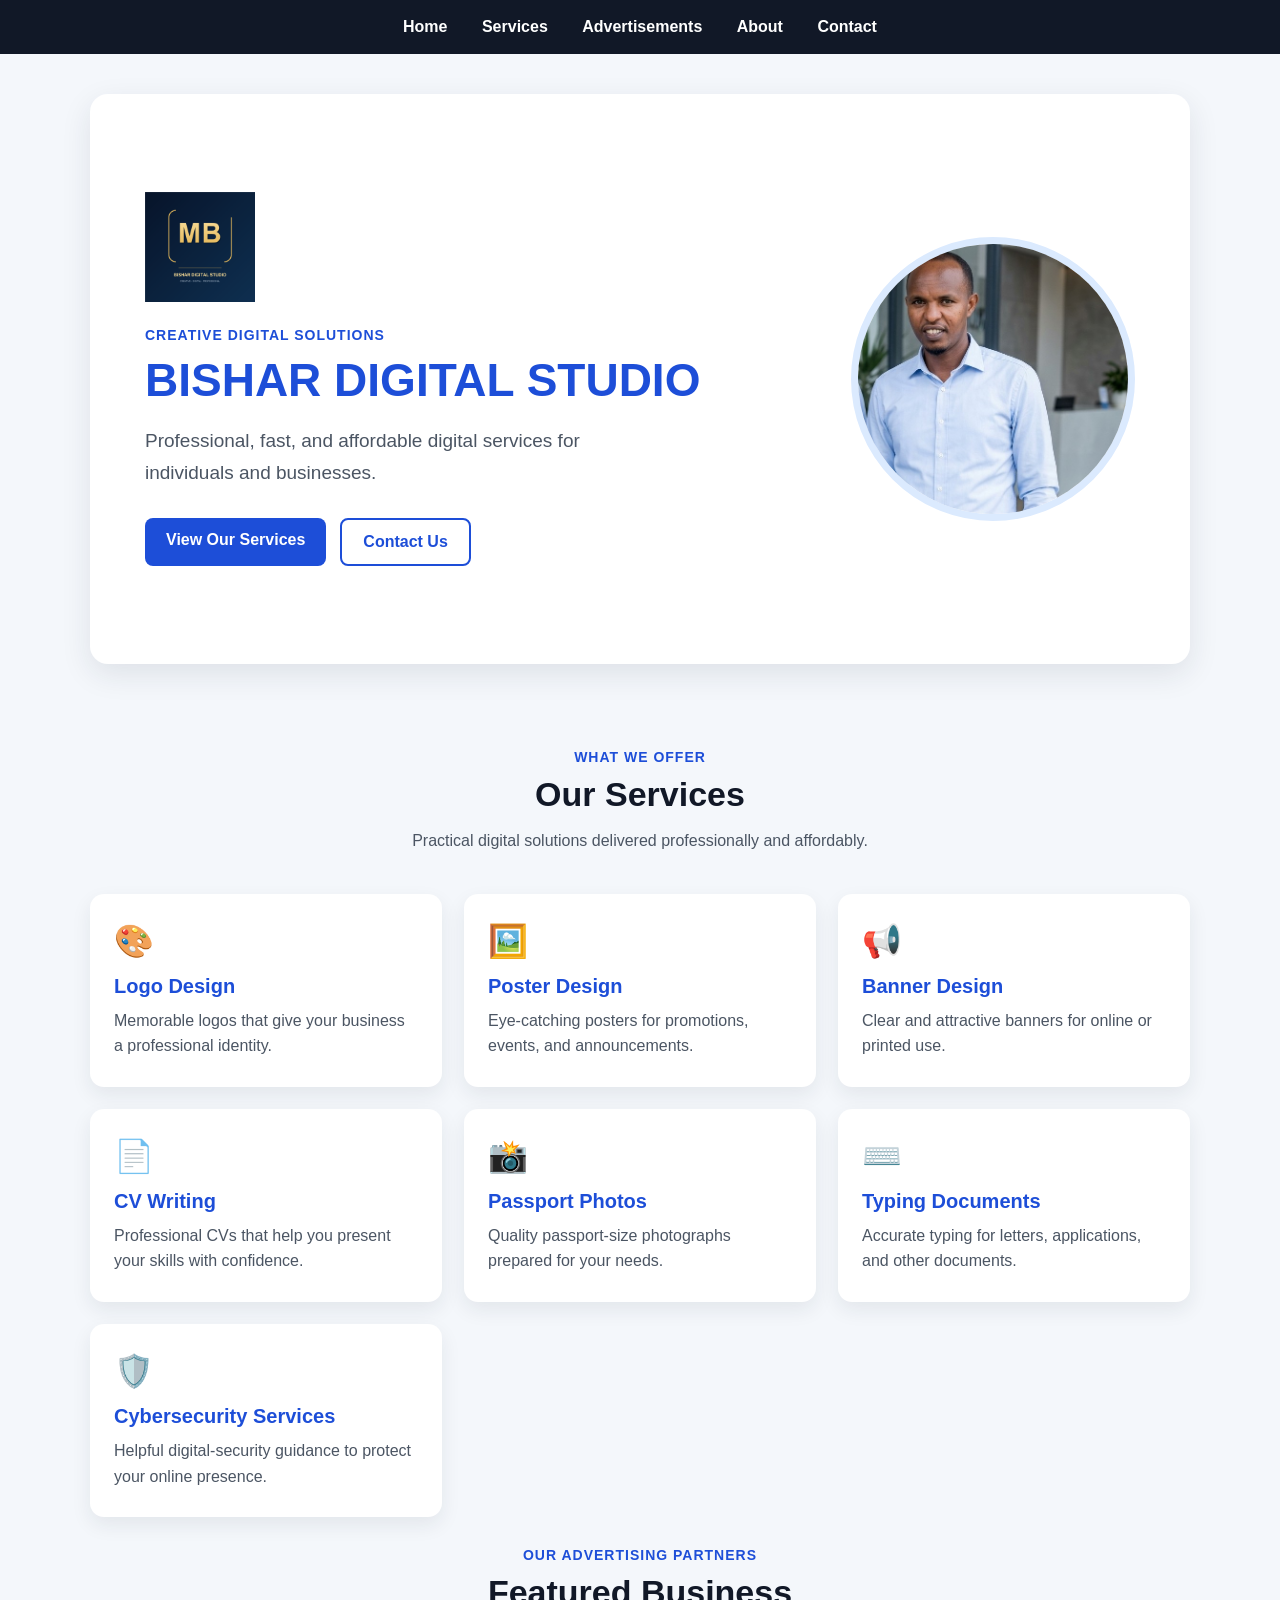
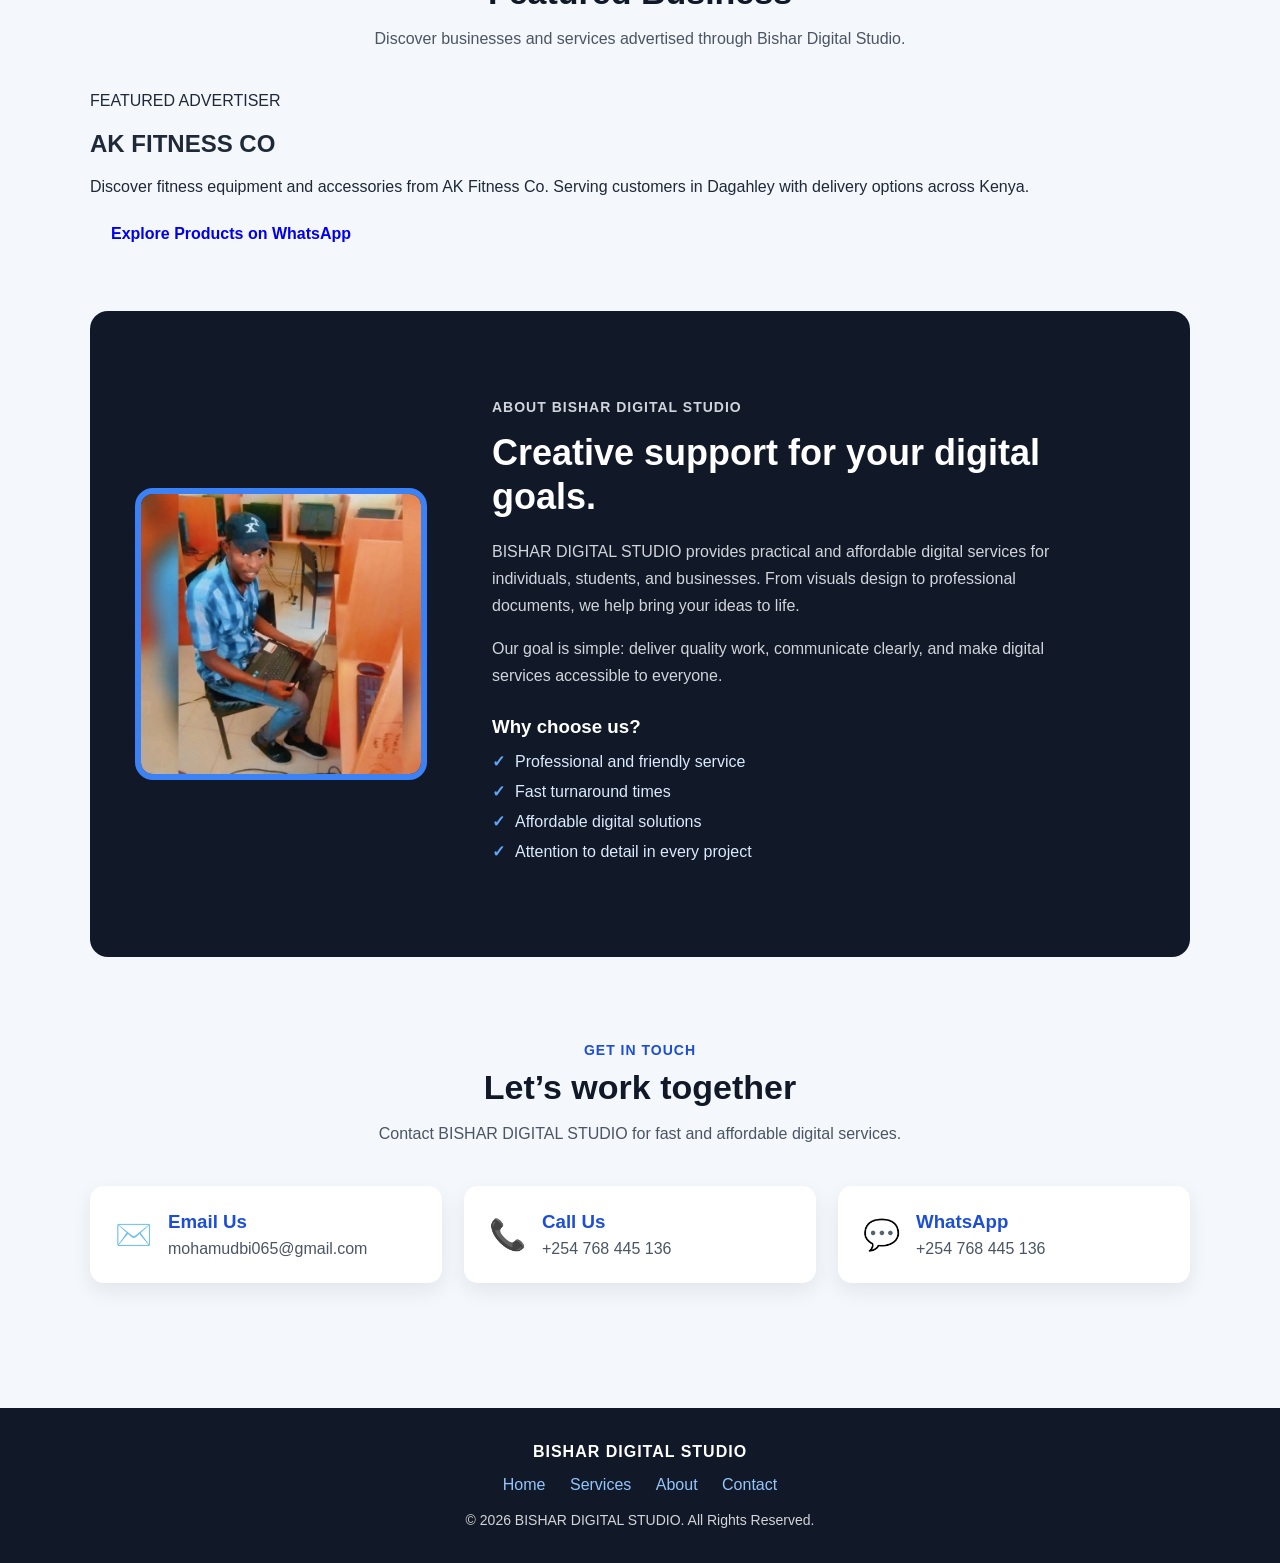
==== index.html @ 4d69d0f7 "Add advertising section and update navigation links Updated the index.html file to include an advert" ====
<!DOCTYPE html>
<html lang="en">
<head>
    <meta charset="UTF-8">
    <meta name="viewport" content="width=device-width, initial-scale=1.0">
    <title>Bishar Digital Studio | Affordable Design & Digital Services</title>
        <meta name="description" content="Bishar Digital Studio provides affordable logo design, poster design, banners, CV writing, passport photos, document typing, and digital services for individuals and businesses in Kenya.">
    <meta property="og:title" content="Bishar Digital Studio | Affordable Design & Digital Services">
<meta property="og:description" content="Professional, fast, and affordable digital services for individuals and businesses.">
<meta property="og:url" content="https://bishardigitalstudio.com">
<meta property="og:type" content="website">
<meta property="og:image" content="https://bishardigitalstudio.com/images/mb-logo.png">
    <link rel="icon" type="image/png" href="images/favicon.png">
    <link rel="canonical" href="https://bishardigitalstudio.com/">
<link rel="stylesheet" href="style.css">
    <script type="application/ld+json">
{
  "@context": "https://schema.org",
  "@type": "ProfessionalService",
  "name": "Bishar Digital Studio",
  "url": "https://bishardigitalstudio.com/",
  "logo": "https://bishardigitalstudio.com/images/mb-logo.png",
  "description": "Bishar Digital Studio offers affordable logo design, poster design, CV writing, passport photos, document typing, and digital services in Kenya.",
  "email": "mohamudbi065@gmail.com",
  "telephone": "+254768445136"
}
    </script>
</head>
<body>

    <nav>
        <a href="#">Home</a>
        <a href="#services">Services</a>
        <a href="#advertise">Advertisements</a>
        <a href="#about">About</a>
        <a href="#contact">Contact</a>
    </nav>

    <main>

        <section id="hero">
    <div class="hero-text">
        <img src="images/mb-logo.png" alt="Bishar Digital Studio logo" class="logo">

        <p class="hero-label">CREATIVE DIGITAL SOLUTIONS</p>
        <h1>BISHAR DIGITAL STUDIO</h1>

        <p class="hero-description">
            Professional, fast, and affordable digital services for
            individuals and businesses.
        </p>

        <div class="hero-buttons">
            <a class="button button-primary" href="#services">View Our Services</a>
            <a class="button button-secondary" href="#contact">Contact Us</a>
        </div>
    </div>
            
    <div class="hero-image">
        <img
            src="images/profile-photo.png"
            alt="Bishar, founder of Bishar Digital Studio"
            class="profile-photo">
    </div>
</section>
<section id="services">
    <div class="section-heading">
        <p>WHAT WE OFFER</p>
        <h2>Our Services</h2>
        <span>Practical digital solutions delivered professionally and affordably.</span>
    </div>

    <div class="service-grid">
        <article class="service-card">
            <div class="service-icon">🎨</div>
            <h3>Logo Design</h3>
            <p>Memorable logos that give your business a professional identity.</p>
        </article>

        <article class="service-card">
            <div class="service-icon">🖼️</div>
            <h3>Poster Design</h3>
            <p>Eye-catching posters for promotions, events, and announcements.</p>
        </article>

        <article class="service-card">
            <div class="service-icon">📢</div>
            <h3>Banner Design</h3>
            <p>Clear and attractive banners for online or printed use.</p>
        </article>

        <article class="service-card">
            <div class="service-icon">📄</div>
            <h3>CV Writing</h3>
            <p>Professional CVs that help you present your skills with confidence.</p>
        </article>

        <article class="service-card">
            <div class="service-icon">📸</div>
            <h3>Passport Photos</h3>
            <p>Quality passport-size photographs prepared for your needs.</p>
        </article>

        <article class="service-card">
            <div class="service-icon">⌨️</div>
            <h3>Typing Documents</h3>
            <p>Accurate typing for letters, applications, and other documents.</p>
        </article>

        <article class="service-card">
            <div class="service-icon">🛡️</div>
            <h3>Cybersecurity Services</h3>
            <p>Helpful digital-security guidance to protect your online presence.</p>
        </article>
    </div>
</section>

<!-- Business Advertisement Section -->
<section id="advertise">

    <div class="section-heading">
        <p>OUR ADVERTISING PARTNERS</p>
        <h2>Featured Business</h2>
        <span>Discover businesses and services advertised through Bishar Digital Studio.</span>
    </div>

    <div class="advertisement-card">

        <div class="advertisement-content">
            <p class="advertisement-label">FEATURED ADVERTISER</p>

            <h2>AK FITNESS CO</h2>

            <p>
                Discover fitness equipment and accessories
                from AK Fitness Co. Serving customers in Dagahley
                with delivery options across Kenya.
            </p>

            <a
                href="https://wa.me/c/254745655067"
                target="_blank"
                rel="noopener noreferrer"
                class="button advertisement-button">
                Explore Products on WhatsApp
            </a>
        </div>

    </div>

</section>
<!-- End Business Advertisement Section -->

        <section id="about">
    <div class="about-image">
        <img
            src="images/profile-photo2.png"
            alt="Bishar, founder of Bishar Digital Studio"
            class="about-photo">
    </div>

    <div class="about-content">
        <p class="section-label">ABOUT BISHAR DIGITAL STUDIO</p>
        <h2>Creative support for your digital goals.</h2>

        <p>
            BISHAR DIGITAL STUDIO provides practical and affordable digital
            services for individuals, students, and businesses. From visuals
            design to professional documents, we help bring your ideas to life.
        </p>

        <p>
            Our goal is simple: deliver quality work, communicate clearly, and
            make digital services accessible to everyone.
        </p>

        <h3>Why choose us?</h3>

        <ul class="why-choose-us">
            <li>Professional and friendly service</li>
            <li>Fast turnaround times</li>
            <li>Affordable digital solutions</li>
            <li>Attention to detail in every project</li>
        </ul>
    </div>
</section>

        <section id="contact">
    <div class="section-heading">
        <p>GET IN TOUCH</p>
        <h2>Let’s work together</h2>
        <span>Contact BISHAR DIGITAL STUDIO for fast and affordable digital services.</span>
    </div>

    <div class="contact-grid">
        <a class="contact-card" href="mailto:mohamudbi065@gmail.com">
            <span class="contact-icon">✉️</span>
            <div>
                <h3>Email Us</h3>
                <p>mohamudbi065@gmail.com</p>
            </div>
        </a>

        <a class="contact-card" href="tel:+254768445136">
            <span class="contact-icon">📞</span>
            <div>
                <h3>Call Us</h3>
                <p>+254 768 445 136</p>
            </div>
        </a>

        <a
    class="contact-card"
    href="https://wa.me/254768445136"
    target="_blank"
    rel="noopener">
    <span class="contact-icon">💬</span>
    <div>
        <h3>WhatsApp</h3>
        <p>+254 768 445 136</p>
    </div>
</a>
    </div>
</section>

    </main>

    <footer>
    <p class="footer-name">BISHAR DIGITAL STUDIO</p>

    <div class="footer-links">
        <a href="#">Home</a>
        <a href="#services">Services</a>
        <a href="#about">About</a>
        <a href="#contact">Contact</a>
    </div>

    <p>&copy; 2026 BISHAR DIGITAL STUDIO. All Rights Reserved.</p>
</footer>

</body>
</html>
---- style.css ----
body {
  margin: 0;
  font-family: Arial, sans-serif;
  background-color: #f4f7fb;
  color: #1f2937;
}

nav {
  background-color: #111827;
  padding: 18px;
  text-align: center;
}

nav a {
  color: white;
  text-decoration: none;
  margin: 0 15px;
  font-weight: bold;
}

nav a:hover {
  color: #93c5fd;
}

main {
  max-width: 1100px;
  margin: 0 auto;
  padding: 40px 20px;
}

/* Home / Hero section */
#hero {
  min-height: 460px;
  display: flex;
  align-items: center;
  justify-content: space-between;
  gap: 60px;
  padding: 55px;
  background-color: white;
  border-radius: 18px;
  box-shadow: 0 10px 30px rgba(31, 41, 55, 0.1);
}

.hero-text {
  flex: 1;
}

.logo {
  width: 110px;
  height: auto;
  display: block;
  margin-bottom: 25px;
}

.hero-label {
  color: #1d4ed8 !important;
  font-size: 14px !important;
  font-weight: bold;
  letter-spacing: 1px;
  margin: 0 0 12px;
}

#hero h1 {
  color: #1d4ed8;
  font-size: 46px;
  margin: 0 0 18px;
  line-height: 1.1;
}

.hero-description {
  color: #4b5563;
  font-size: 19px !important;
  line-height: 1.7;
  max-width: 520px;
  margin-bottom: 28px;
}

.hero-buttons {
  display: flex;
  flex-wrap: wrap;
  gap: 14px;
}

.button {
  display: inline-block;
  padding: 13px 21px;
  border-radius: 8px;
  text-decoration: none;
  font-weight: bold;
}

.button-primary {
  background-color: #1d4ed8;
  color: white;
}

.button-primary:hover {
  background-color: #1e40af;
}

.button-secondary {
  border: 2px solid #1d4ed8;
  color: #1d4ed8;
}

.button-secondary:hover {
  background-color: #dbeafe;
}

.hero-image {
  flex-shrink: 0;
}

.profile-photo {
  width: 270px;
  height: 270px;
  object-fit: cover;
  object-position: top;
  border-radius: 50%;
  display: block;
  border: 7px solid #dbeafe;
}

/* This image will be used later in the About section */
.profile-photo2 {
  width: 220px;
  height: 220px;
  object-fit: cover;
  object-position: top;
  border-radius: 50%;
  display: block;
  margin: 25px auto;
  border: 4px solid #2454d3;
}

/* Phone layout */
@media (max-width: 700px) {
  nav a {
    display: inline-block;
    margin: 7px 10px;
  }

  main {
    padding: 25px 15px;
  }

  #hero {
    flex-direction: column-reverse;
    gap: 30px;
    padding: 35px 25px;
    text-align: center;
  }

  .logo {
    margin: 0 auto 25px;
  }

  #hero h1 {
    font-size: 36px;
  }

  .hero-description {
    font-size: 17px !important;
  }

  .hero-buttons {
    justify-content: center;
  }

  .profile-photo {
    width: 210px;
    height: 210px;
  }
}
/* Services section */
#services {
  padding: 85px 0 30px;
}

.section-heading {
  text-align: center;
  max-width: 620px;
  margin: 0 auto 40px;
}

.section-heading p {
  color: #1d4ed8;
  font-size: 14px;
  font-weight: bold;
  letter-spacing: 1px;
  margin: 0 0 10px;
}

.section-heading h2 {
  color: #111827;
  font-size: 34px;
  margin: 0 0 14px;
}

.section-heading span {
  color: #4b5563;
  line-height: 1.6;
}

.service-grid {
  display: grid;
  grid-template-columns: repeat(3, 1fr);
  gap: 22px;
}

.service-card {
  background-color: white;
  padding: 28px 24px;
  border-radius: 14px;
  box-shadow: 0 8px 20px rgba(31, 41, 55, 0.08);
  transition: transform 0.2s ease, box-shadow 0.2s ease;
}

.service-card:hover {
  transform: translateY(-6px);
  box-shadow: 0 14px 28px rgba(31, 41, 55, 0.14);
}

.service-icon {
  font-size: 32px;
  margin-bottom: 15px;
}

.service-card h3 {
  color: #1d4ed8;
  font-size: 20px;
  margin: 0 0 10px;
}

.service-card p {
  color: #4b5563;
  line-height: 1.6;
  margin: 0;
}

/* Service cards on smaller screens */
@media (max-width: 850px) {
  .service-grid {
    grid-template-columns: repeat(2, 1fr);
  }
}

@media (max-width: 550px) {
  #services {
    padding-top: 60px;
  }

  .section-heading h2 {
    font-size: 30px;
  }

  .service-grid {
    grid-template-columns: 1fr;
  }
}
/* About section */
#about {
  display: flex;
  align-items: center;
  gap: 65px;
  padding: 85px 45px;
  margin-top: 55px;
  background-color: #111827;
  border-radius: 18px;
  color: white;
}

.about-image {
  flex-shrink: 0;
}

.about-photo {
  width: 280px;
  height: 280px;
  object-fit: cover;
  object-position: top;
  border-radius: 18px;
  display: block;
  border: 6px solid #3b82f6;
}

.about-content {
  max-width: 600px;
}

.section-label {
  color: #93c5fd;
  font-size: 14px;
  font-weight: bold;
  letter-spacing: 1px;
  margin: 0 0 12px;
}

.about-content h2 {
  font-size: 36px;
  line-height: 1.2;
  margin: 0 0 20px;
}

.about-content p {
  color: #d1d5db;
  line-height: 1.7;
}

.about-content h3 {
  color: white;
  margin: 26px 0 14px;
}

.why-choose-us {
  list-style: none;
  padding: 0;
  margin: 0;
}

.why-choose-us li {
  color: #dbeafe;
  margin: 11px 0;
}

.why-choose-us li::before {
  content: "✓";
  color: #60a5fa;
  font-weight: bold;
  margin-right: 10px;
}

/* About section on phones */
@media (max-width: 700px) {
  #about {
    flex-direction: column;
    gap: 30px;
    padding: 45px 25px;
    text-align: center;
  }

  .about-photo {
    width: 220px;
    height: 220px;
  }

  .about-content h2 {
    font-size: 30px;
  }
}
/* Contact section */
#contact {
  padding: 85px 0;
}

.contact-grid {
  display: grid;
  grid-template-columns: repeat(3, 1fr);
  gap: 22px;
  margin-top: 40px;
}

.contact-card {
  display: flex;
  align-items: center;
  gap: 16px;
  padding: 25px;
  background-color: white;
  border-radius: 14px;
  text-decoration: none;
  box-shadow: 0 8px 20px rgba(31, 41, 55, 0.08);
  transition: transform 0.2s ease, box-shadow 0.2s ease;
}

.contact-card:hover {
  transform: translateY(-5px);
  box-shadow: 0 14px 28px rgba(31, 41, 55, 0.14);
}

.contact-icon {
  font-size: 30px;
}

.contact-card h3 {
  color: #1d4ed8;
  margin: 0 0 7px;
}

.contact-card p {
  color: #4b5563;
  margin: 0;
  overflow-wrap: anywhere;
}

/* Footer */
footer {
  padding: 35px 20px;
  background-color: #111827;
  color: #d1d5db;
  text-align: center;
}

.footer-name {
  color: white;
  font-weight: bold;
  letter-spacing: 1px;
  margin: 0 0 15px;
}

.footer-links {
  margin-bottom: 18px;
}

.footer-links a {
  color: #93c5fd;
  margin: 0 10px;
  text-decoration: none;
}

.footer-links a:hover {
  color: white;
}

footer p:last-child {
  margin: 0;
  font-size: 14px;
}

/* Contact layout on phones */
@media (max-width: 700px) {
  #contact {
    padding: 60px 0;
  }

  .contact-grid {
    grid-template-columns: 1fr;
  }
}
@media (max-width: 480px) {
  h1 {
    font-size: 2.2rem;
    line-height: 1.15;
  }
}
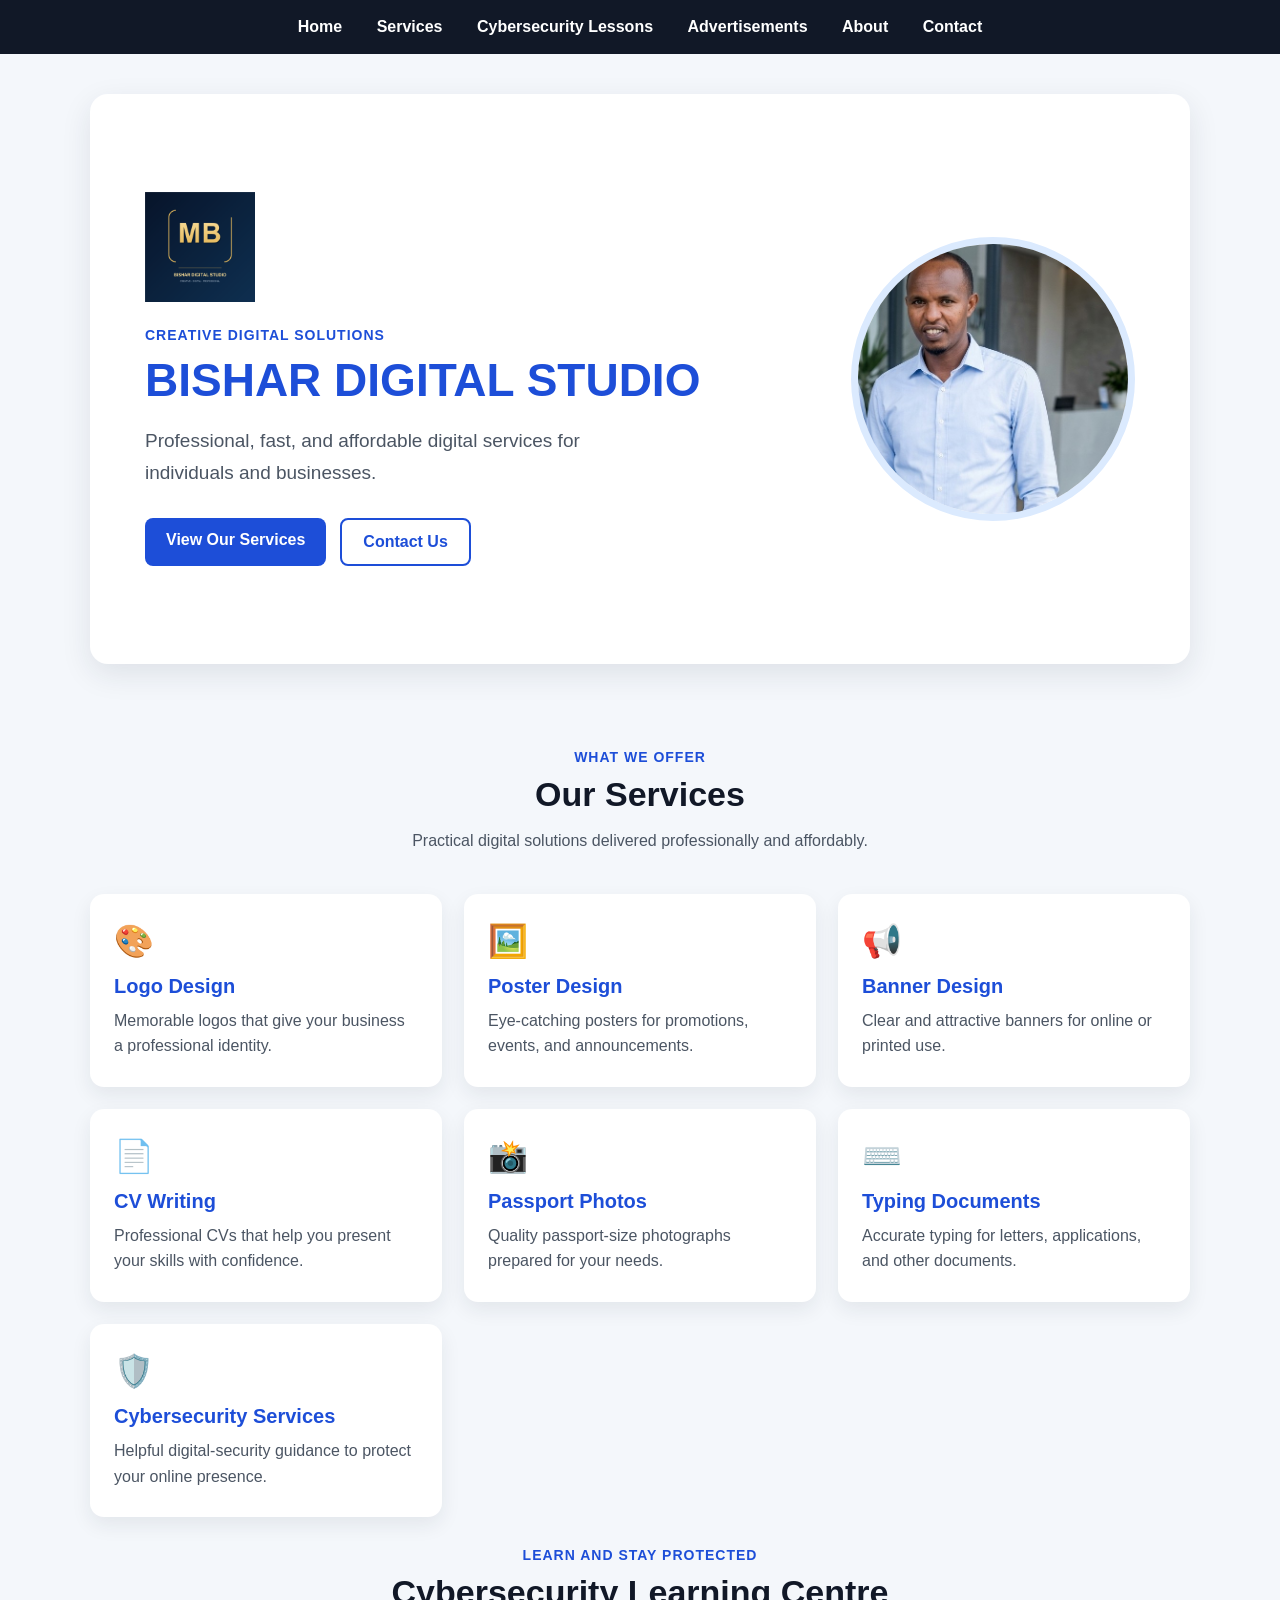
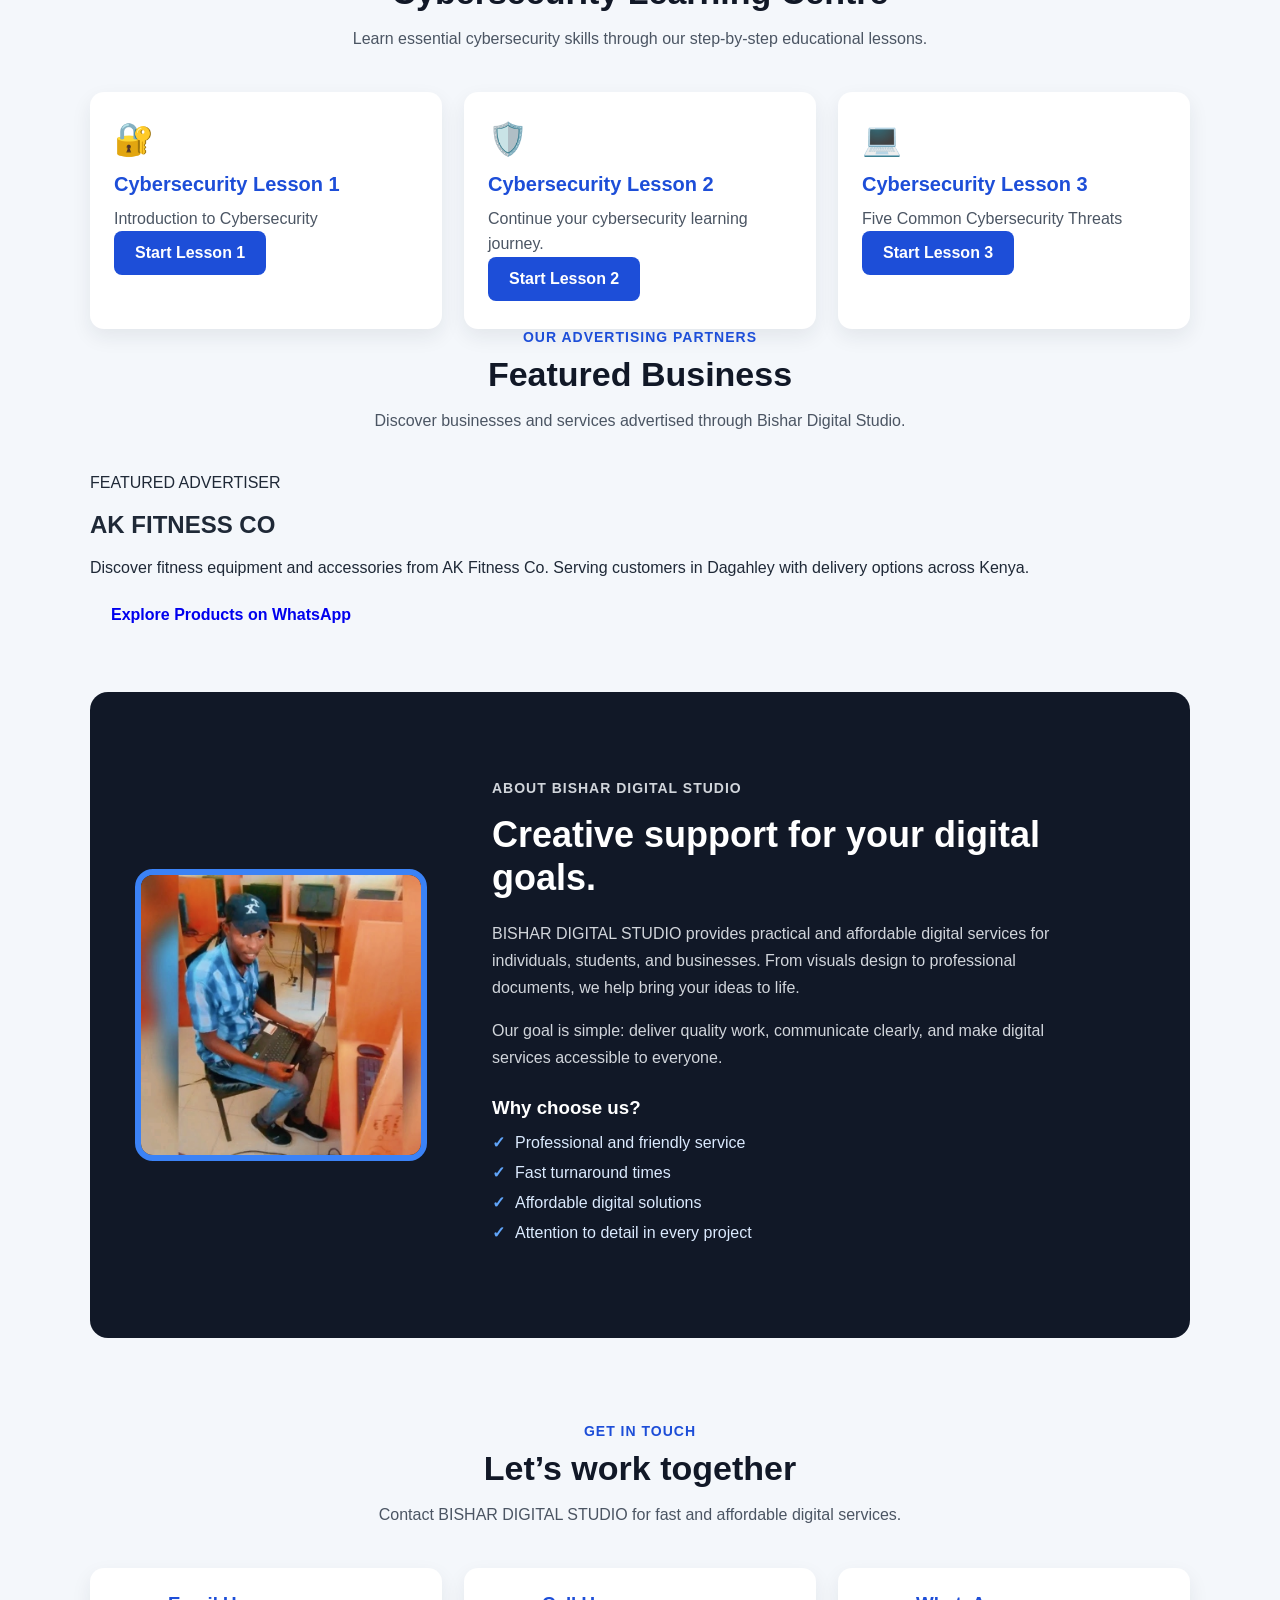
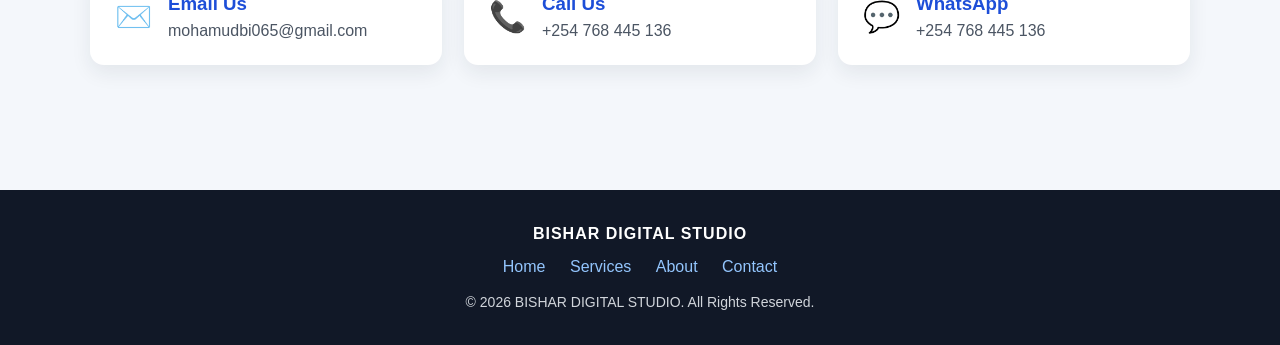
==== commit 57a79880: "Integrate Cybersecurity Learning Centre into index.html Added a Cybersecurity Learning Centre sectio" ====
--- a/index.html
+++ b/index.html
@@ -31,6 +31,7 @@
     <nav>
         <a href="#">Home</a>
         <a href="#services">Services</a>
+        <a href="#cybersecurity">Cybersecurity Lessons</a>
         <a href="#advertise">Advertisements</a>
         <a href="#about">About</a>
         <a href="#contact">Contact</a>
@@ -114,6 +115,56 @@
         </article>
     </div>
 </section>
+
+<!-- Cybersecurity Learning Centre -->
+<section id="cybersecurity">
+
+    <div class="section-heading">
+        <p>LEARN AND STAY PROTECTED</p>
+        <h2>Cybersecurity Learning Centre</h2>
+        <span>
+            Learn essential cybersecurity skills through our
+            step-by-step educational lessons.
+        </span>
+    </div>
+
+    <div class="service-grid">
+
+        <article class="service-card">
+            <div class="service-icon">🔐</div>
+            <h3>Cybersecurity Lesson 1</h3>
+            <p>Introduction to Cybersecurity</p>
+            <a href="cybersecurity-lesson-1.html"
+               class="button button-primary">
+                Start Lesson 1
+            </a>
+        </article>
+
+        <article class="service-card">
+            <div class="service-icon">🛡️</div>
+            <h3>Cybersecurity Lesson 2</h3>
+            <p>Continue your cybersecurity learning journey.</p>
+            <a href="cybersecurity-lesson-2.html"
+               class="button button-primary">
+                Start Lesson 2
+            </a>
+        </article>
+
+        <article class="service-card">
+            <div class="service-icon">💻</div>
+            <h3>Cybersecurity Lesson 3</h3>
+            <p>Five Common Cybersecurity Threats</p>
+            <a href="cybersecurity-lesson-3.html"
+               class="button button-primary">
+                Start Lesson 3
+            </a>
+        </article>
+
+    </div>
+
+</section>
+<!-- End Cybersecurity Learning Centre -->
+
 
 <!-- Business Advertisement Section -->
 <section id="advertise">
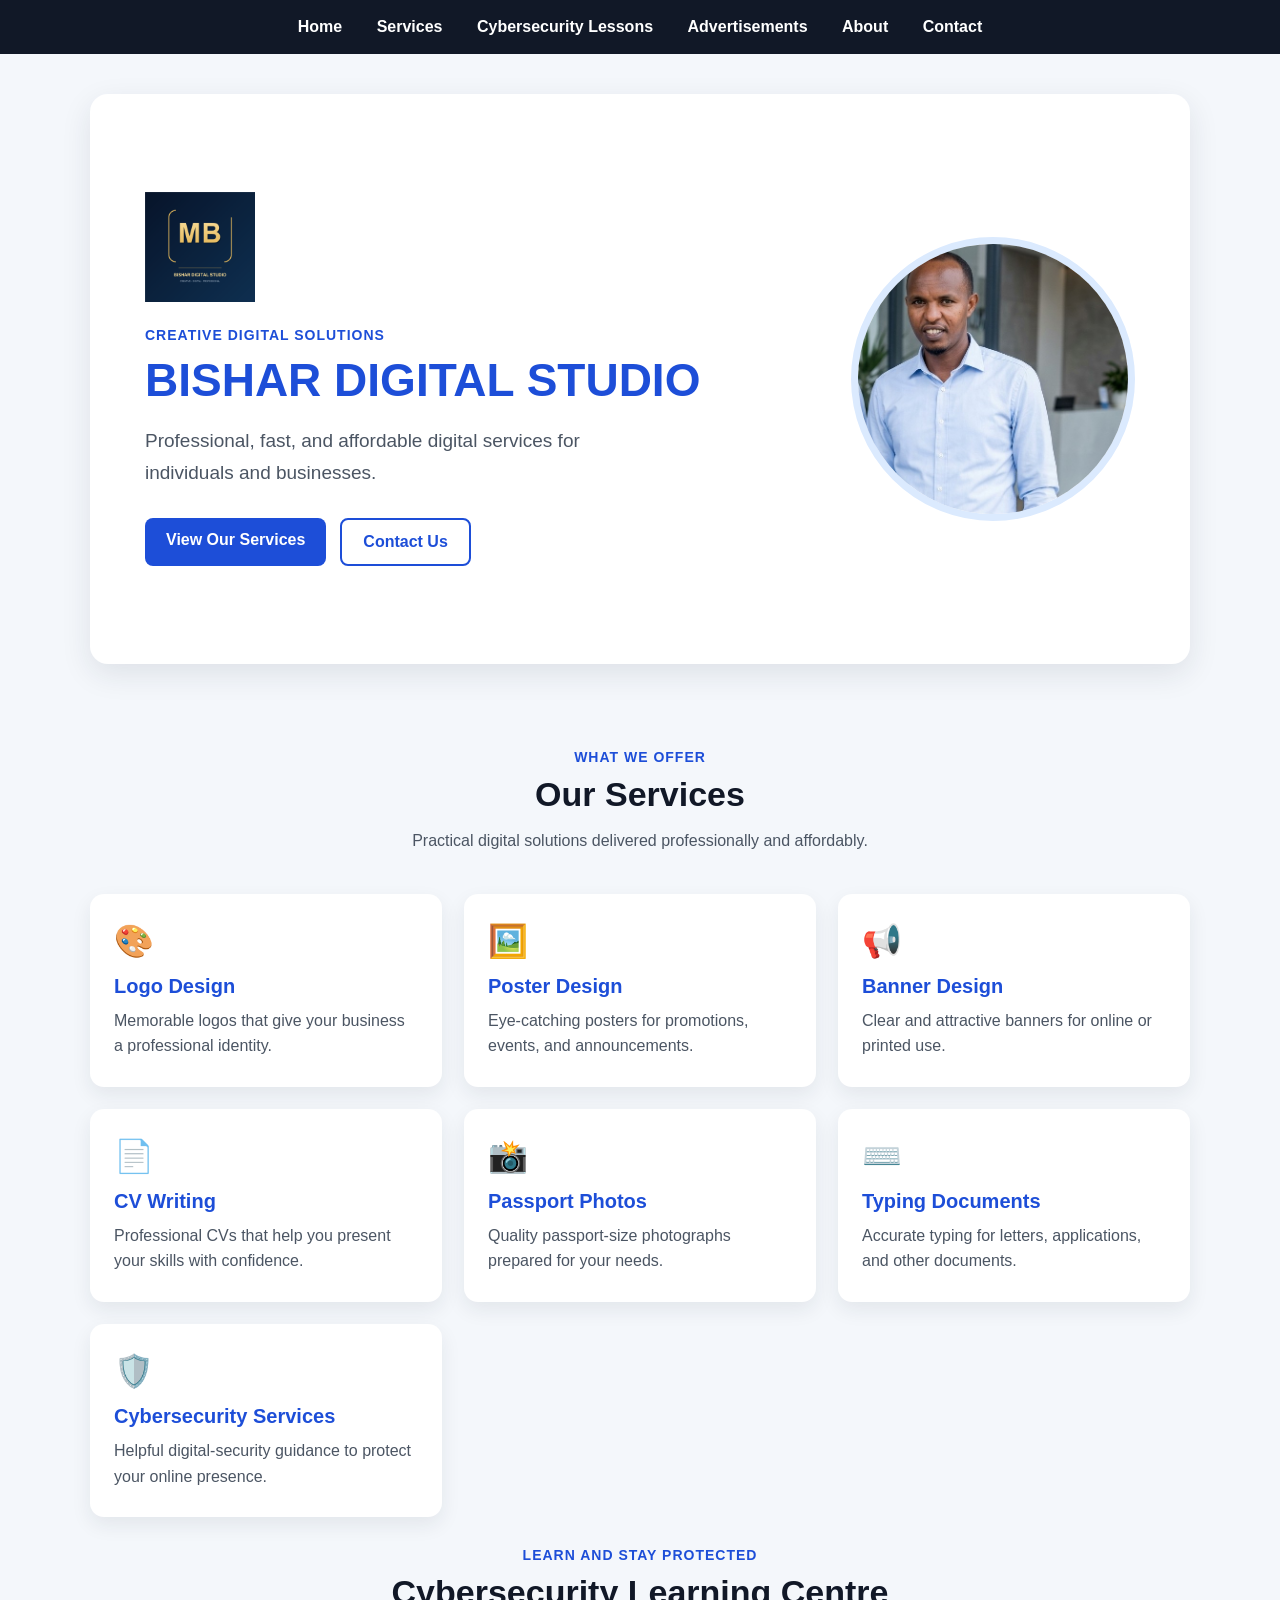
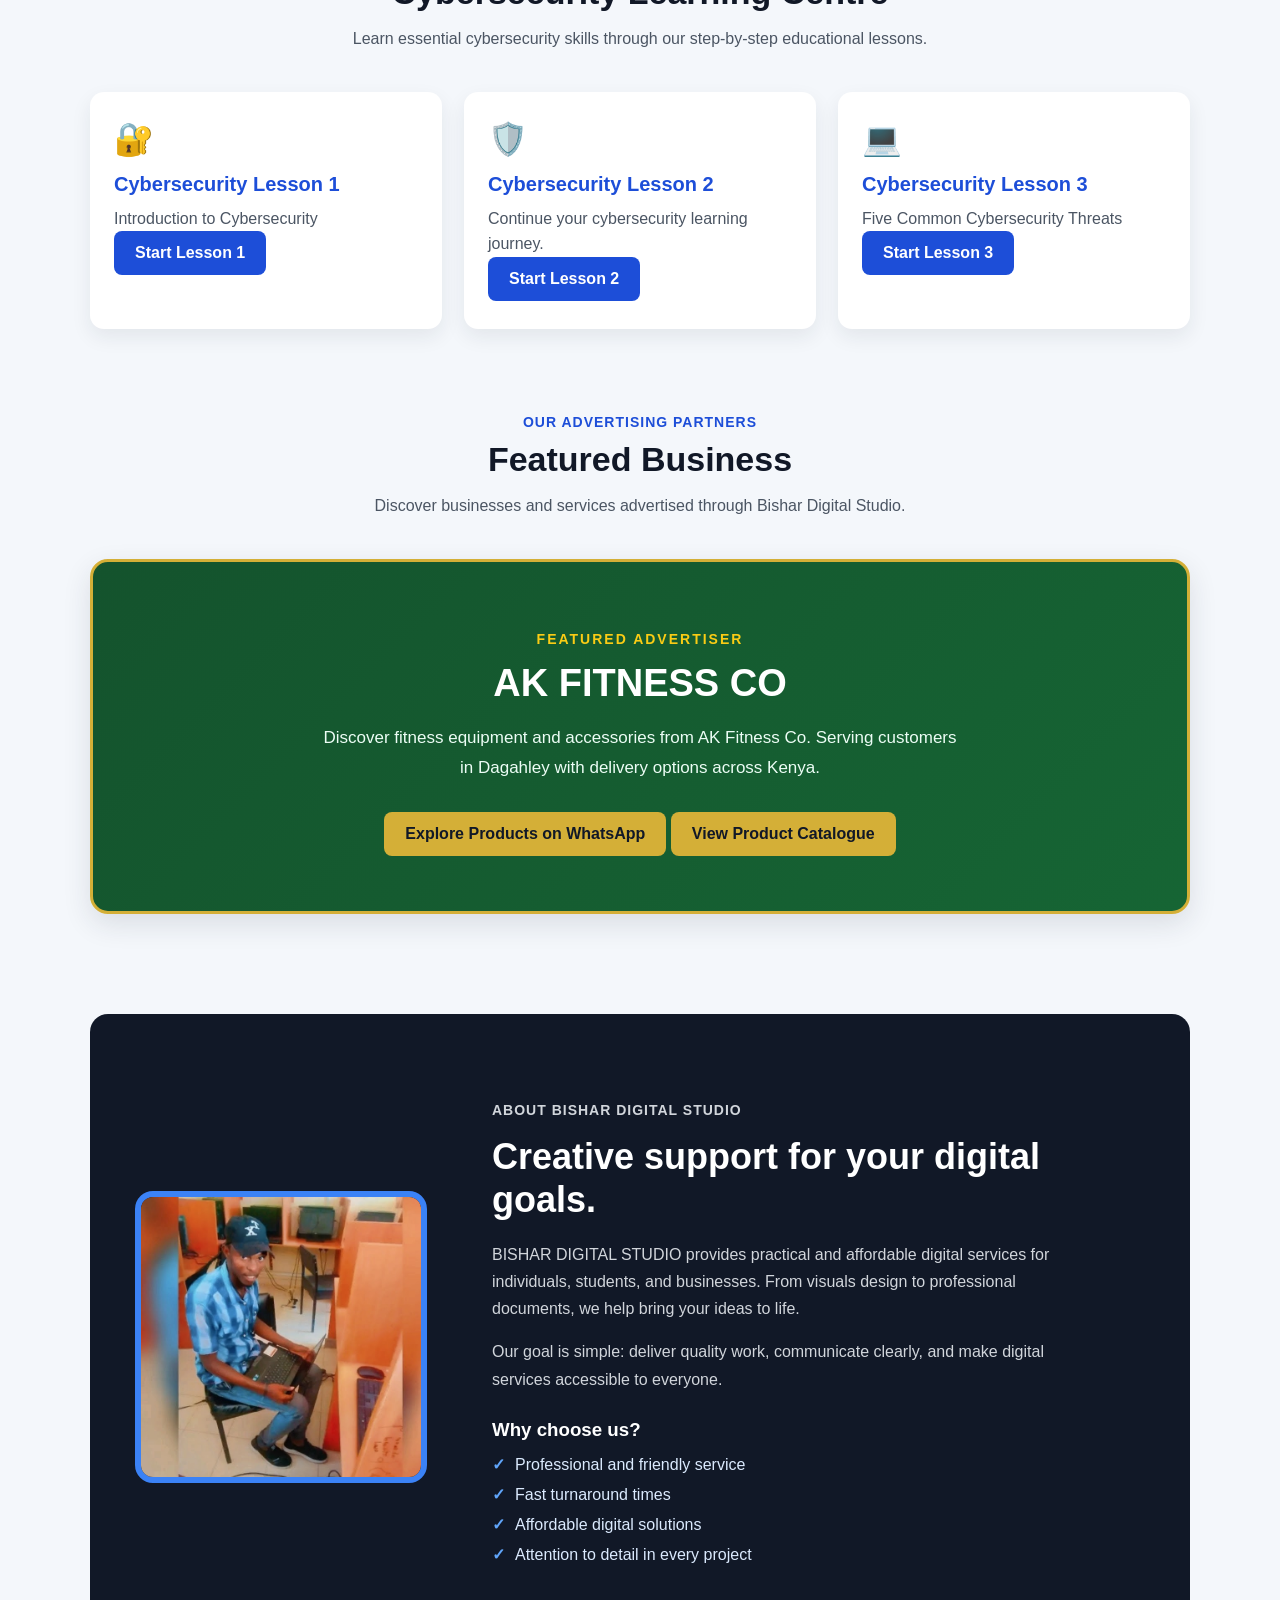
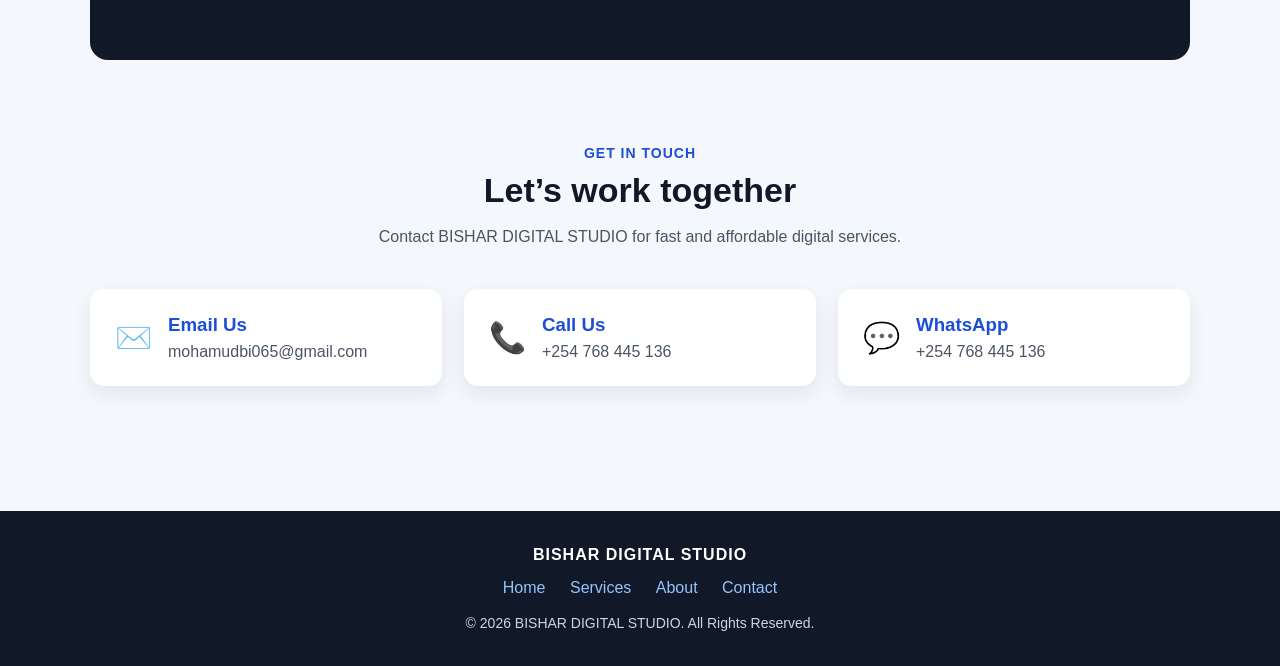
==== commit a8feac03: "Fix HTML formatting and structure" ====
--- a/index.html
+++ b/index.html
@@ -195,6 +195,11 @@
                 class="button advertisement-button">
                 Explore Products on WhatsApp
             </a>
+                        <a
+                href="ak-fitness-co.html"
+                class="button advertisement-button">
+                View Product Catalogue
+            </a>
         </div>
 
     </div>
--- a/style.css
+++ b/style.css
@@ -442,3 +442,242 @@
     line-height: 1.15;
   }
 }
+
+/* ==================================
+   BUSINESS ADVERTISEMENT SECTION
+================================== */
+
+#advertise {
+    padding: 85px 0 45px;
+}
+
+.advertisement-card {
+    position: relative;
+    overflow: hidden;
+    background: linear-gradient(135deg, #14532d, #166534);
+    border: 3px solid #d4af37;
+    border-radius: 18px;
+    padding: 55px 45px;
+    box-shadow: 0 10px 28px rgba(31, 41, 55, 0.12);
+}
+
+.advertisement-content {
+    max-width: 650px;
+    margin: 0 auto;
+    text-align: center;
+    color: white;
+}
+
+.advertisement-label {
+    color: #facc15;
+    font-size: 14px;
+    font-weight: bold;
+    letter-spacing: 2px;
+    margin-bottom: 15px;
+}
+
+.advertisement-content h2 {
+    color: white;
+    font-size: 38px;
+    margin: 0 0 18px;
+}
+
+.advertisement-content p:not(.advertisement-label) {
+    color: #ecfdf5;
+    font-size: 17px;
+    line-height: 1.8;
+    margin-bottom: 28px;
+}
+
+.advertisement-button {
+    background-color: #d4af37;
+    color: #111827;
+    transition: background-color 0.2s ease;
+}
+
+.advertisement-button:hover {
+    background-color: #facc15;
+}
+
+/* Advertisement on mobile phones */
+
+@media (max-width: 700px) {
+    #advertise {
+        padding: 60px 0 30px;
+    }
+
+    .advertisement-card {
+        padding: 40px 22px;
+    }
+
+    .advertisement-content h2 {
+        font-size: 30px;
+    }
+
+    .advertisement-content p:not(.advertisement-label) {
+        font-size: 16px;
+    }
+}
+
+/* =====================================
+   AK FITNESS CO BUSINESS PAGE
+===================================== */
+
+body:has(.product-grid) {
+    background-color: #f3f5f4;
+}
+
+/* Business header */
+
+body:has(.product-grid) header {
+    background-color: #111827;
+    color: white;
+    text-align: center;
+    padding: 25px 15px;
+}
+
+body:has(.product-grid) header h1 {
+    color: #22c55e;
+    margin: 0 0 8px;
+    letter-spacing: 2px;
+}
+
+body:has(.product-grid) header p {
+    color: #d1d5db;
+    margin: 0;
+}
+
+/* Navigation */
+
+body:has(.product-grid) nav {
+    background-color: #166534;
+}
+
+body:has(.product-grid) nav a:hover {
+    color: #bbf7d0;
+}
+
+/* Main container */
+
+.container {
+    max-width: 1100px;
+    margin: auto;
+    padding: 40px 20px;
+}
+
+.container section {
+    background-color: white;
+    padding: 35px;
+    margin-bottom: 30px;
+    border-radius: 16px;
+    box-shadow: 0 5px 18px rgba(0,0,0,0.07);
+}
+
+.container section h1 {
+    color: #166534;
+    font-size: 38px;
+}
+
+.container section h2 {
+    color: #166534;
+    margin-bottom: 15px;
+}
+
+.container section p {
+    color: #4b5563;
+    line-height: 1.7;
+}
+
+/* Product grid */
+
+.product-grid {
+    display: grid;
+    grid-template-columns: repeat(2, 1fr);
+    gap: 22px;
+    margin-top: 25px;
+}
+
+.product-card {
+    background: #f9fafb;
+    border: 1px solid #e5e7eb;
+    border-left: 5px solid #22c55e;
+    border-radius: 12px;
+    padding: 25px;
+    transition: transform 0.2s ease, box-shadow 0.2s ease;
+}
+
+.product-card:hover {
+    transform: translateY(-5px);
+    box-shadow: 0 10px 22px rgba(0,0,0,0.1);
+}
+
+.product-card h3 {
+    color: #166534;
+    font-size: 21px;
+    margin-top: 0;
+}
+
+.product-card p {
+    color: #374151;
+    font-weight: bold;
+}
+
+/* WhatsApp contact */
+
+.container section a {
+    display: inline-block;
+    background-color: #16a34a;
+    color: white;
+    padding: 13px 22px;
+    border-radius: 8px;
+    text-decoration: none;
+    font-weight: bold;
+    margin-top: 10px;
+}
+
+.container section a:hover {
+    background-color: #15803d;
+}
+
+/* Business page footer */
+
+body:has(.product-grid) footer {
+    background-color: #111827;
+    color: white;
+    text-align: center;
+    padding: 25px;
+}
+
+/* Mobile responsiveness */
+
+@media (max-width: 600px) {
+    .container {
+        padding: 25px 12px;
+    }
+
+    .container section {
+        padding: 25px 18px;
+    }
+
+    .container section h1 {
+        font-size: 30px;
+    }
+
+    .product-grid {
+        grid-template-columns: 1fr;
+    }
+
+    .product-card {
+        padding: 22px;
+    }
+}
+/* AK FITNESS CO product images */
+
+.product-card img {
+    width: 100%;
+    height: 220px;
+    object-fit: contain;
+    display: block;
+    margin-bottom: 18px;
+    border-radius: 8px;
+}
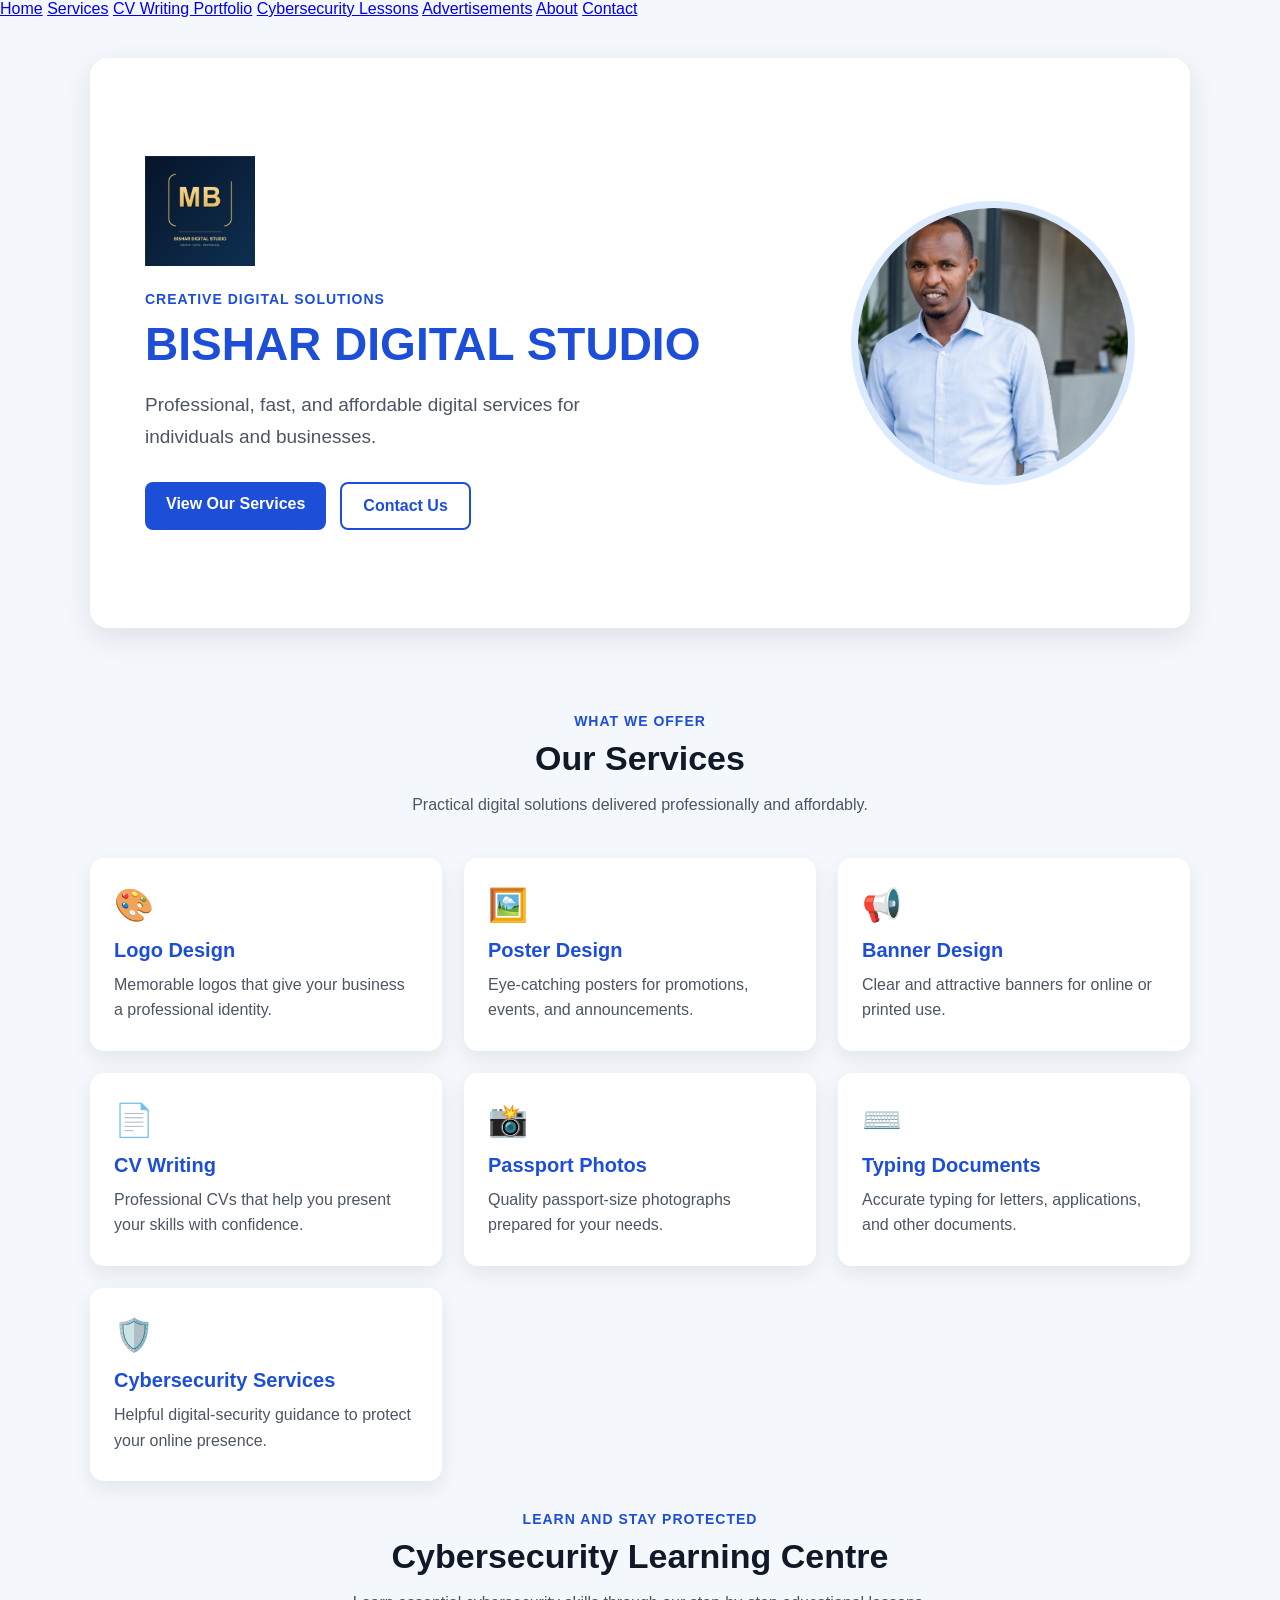
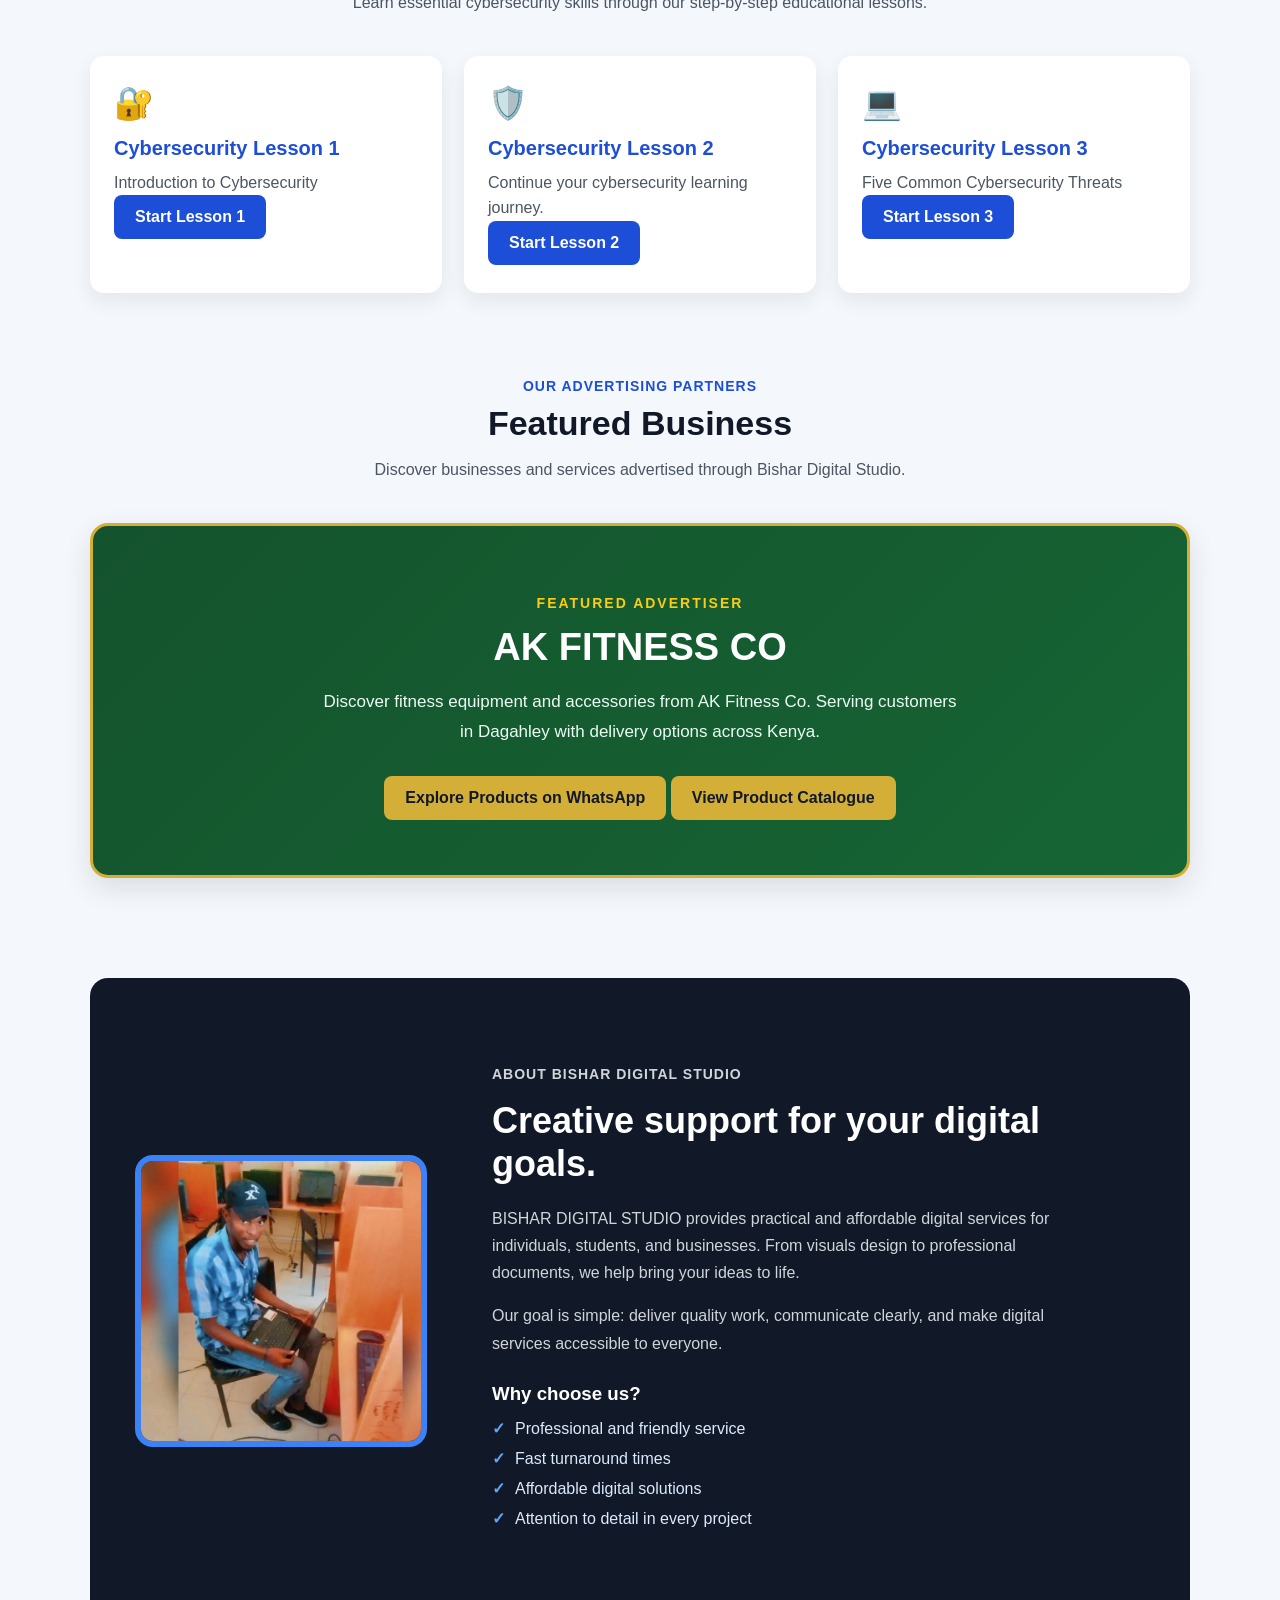
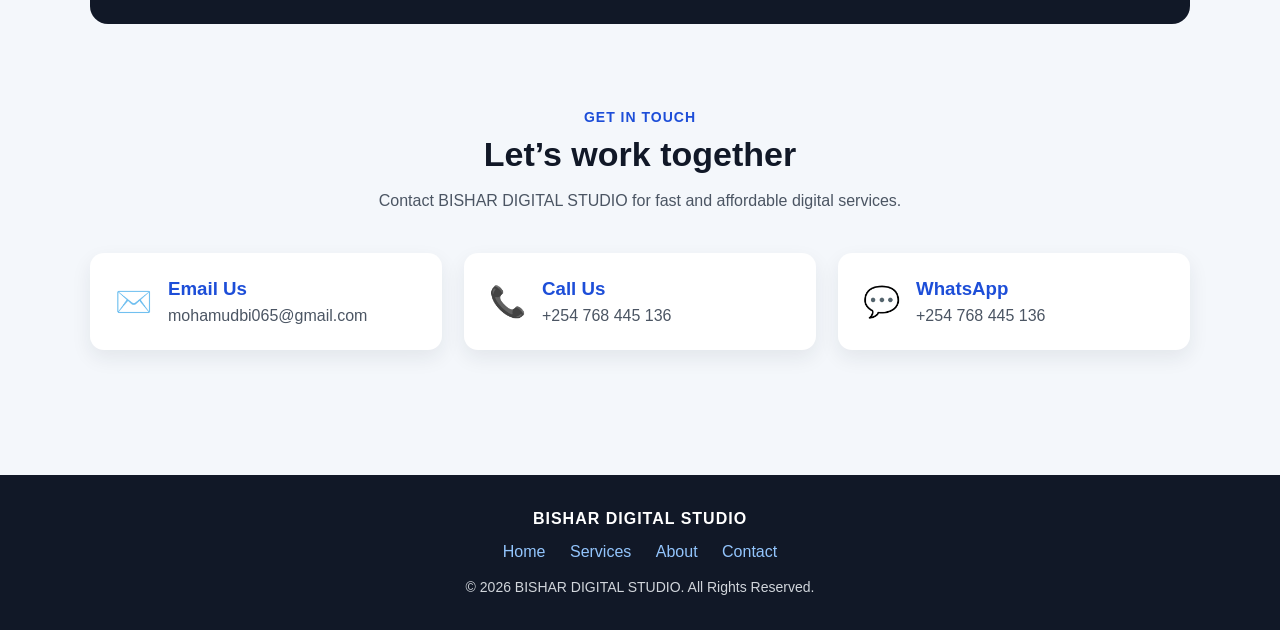
==== commit 862e76e1: "Fix HTML encoding issues in index.html" ====
--- a/index.html
+++ b/index.html
@@ -28,14 +28,16 @@
 </head>
 <body>
 
-    <nav>
-        <a href="#">Home</a>
-        <a href="#services">Services</a>
-        <a href="#cybersecurity">Cybersecurity Lessons</a>
-        <a href="#advertise">Advertisements</a>
-        <a href="#about">About</a>
-        <a href="#contact">Contact</a>
-    </nav>
+
+<a href="#">Home</a>
+<a href="#services">Services</a>
+<a href="cv-writing.html">CV Writing Portfolio</a>
+<a href="#cybersecurity">Cybersecurity Lessons</a>
+<a href="#advertise">Advertisements</a>
+<a href="#about">About</a>
+<a href="#contact">Contact</a>
+</nav>
+
 
     <main>
 
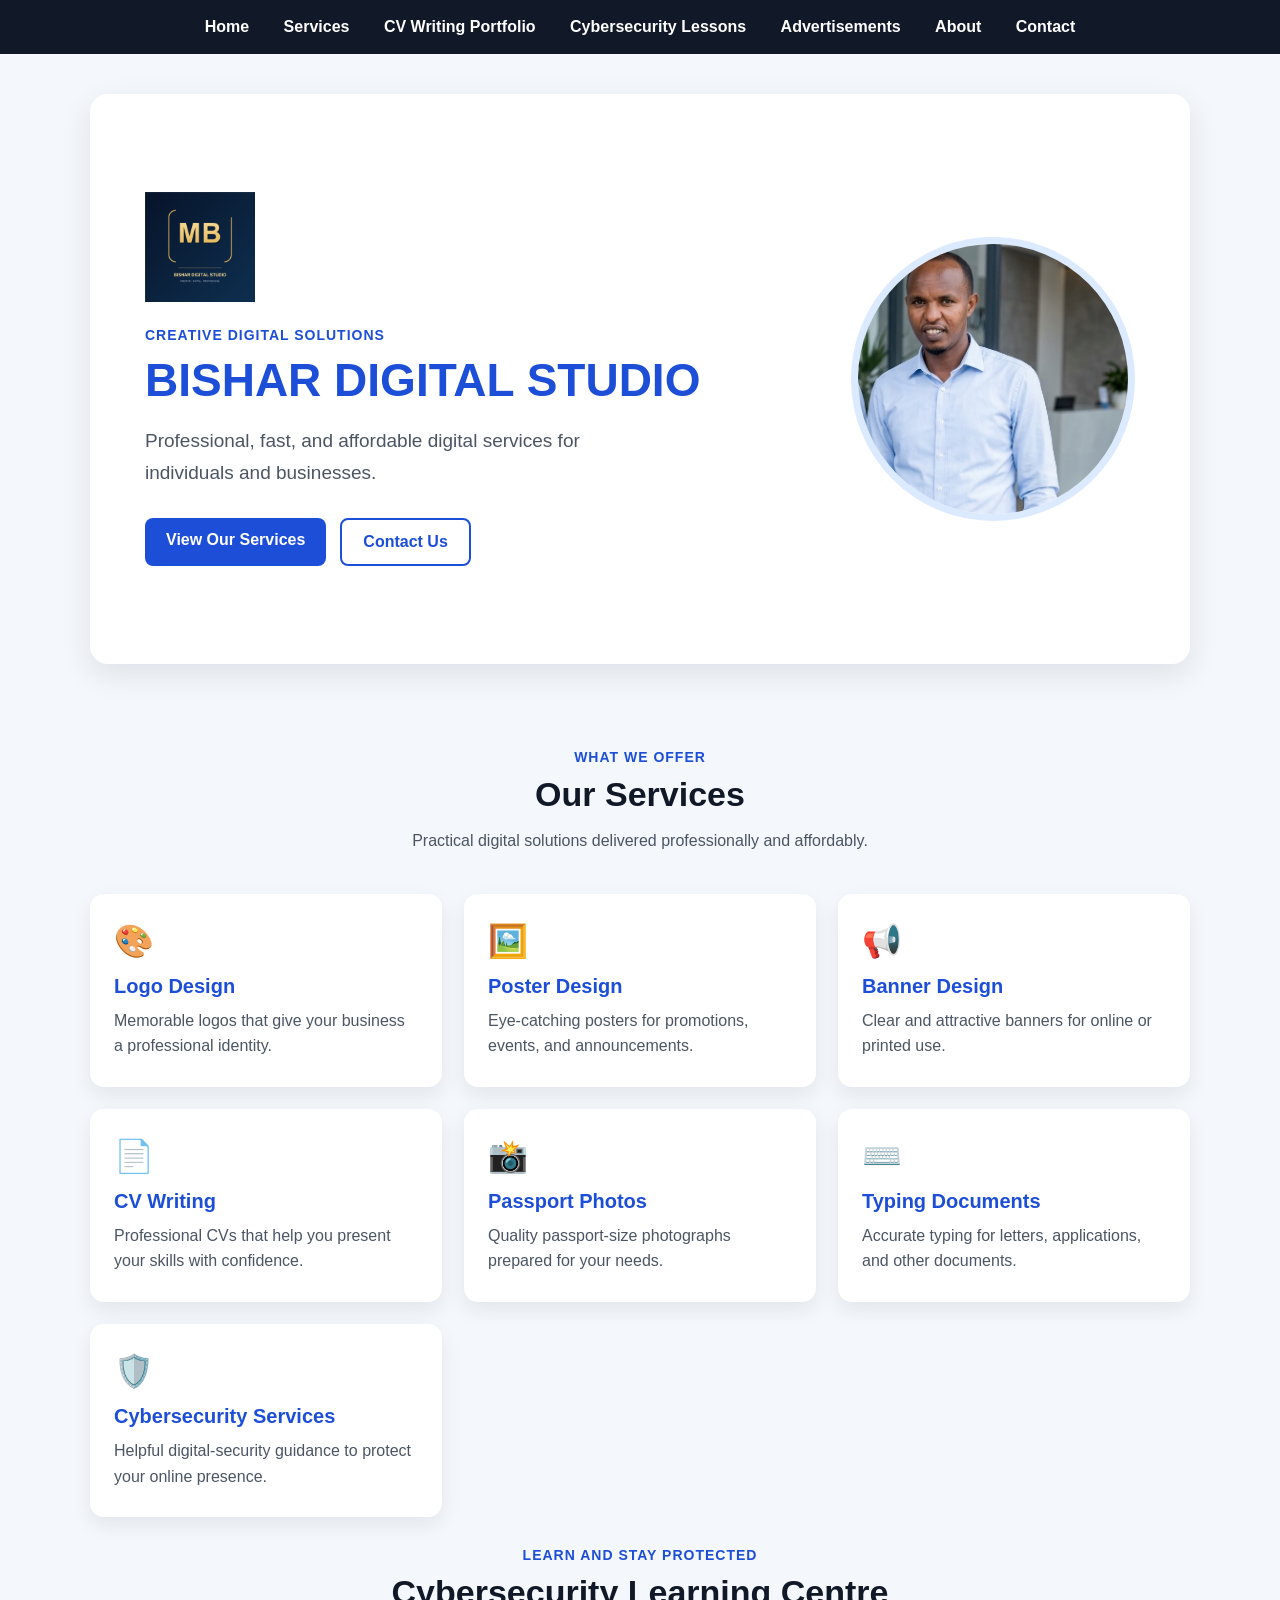
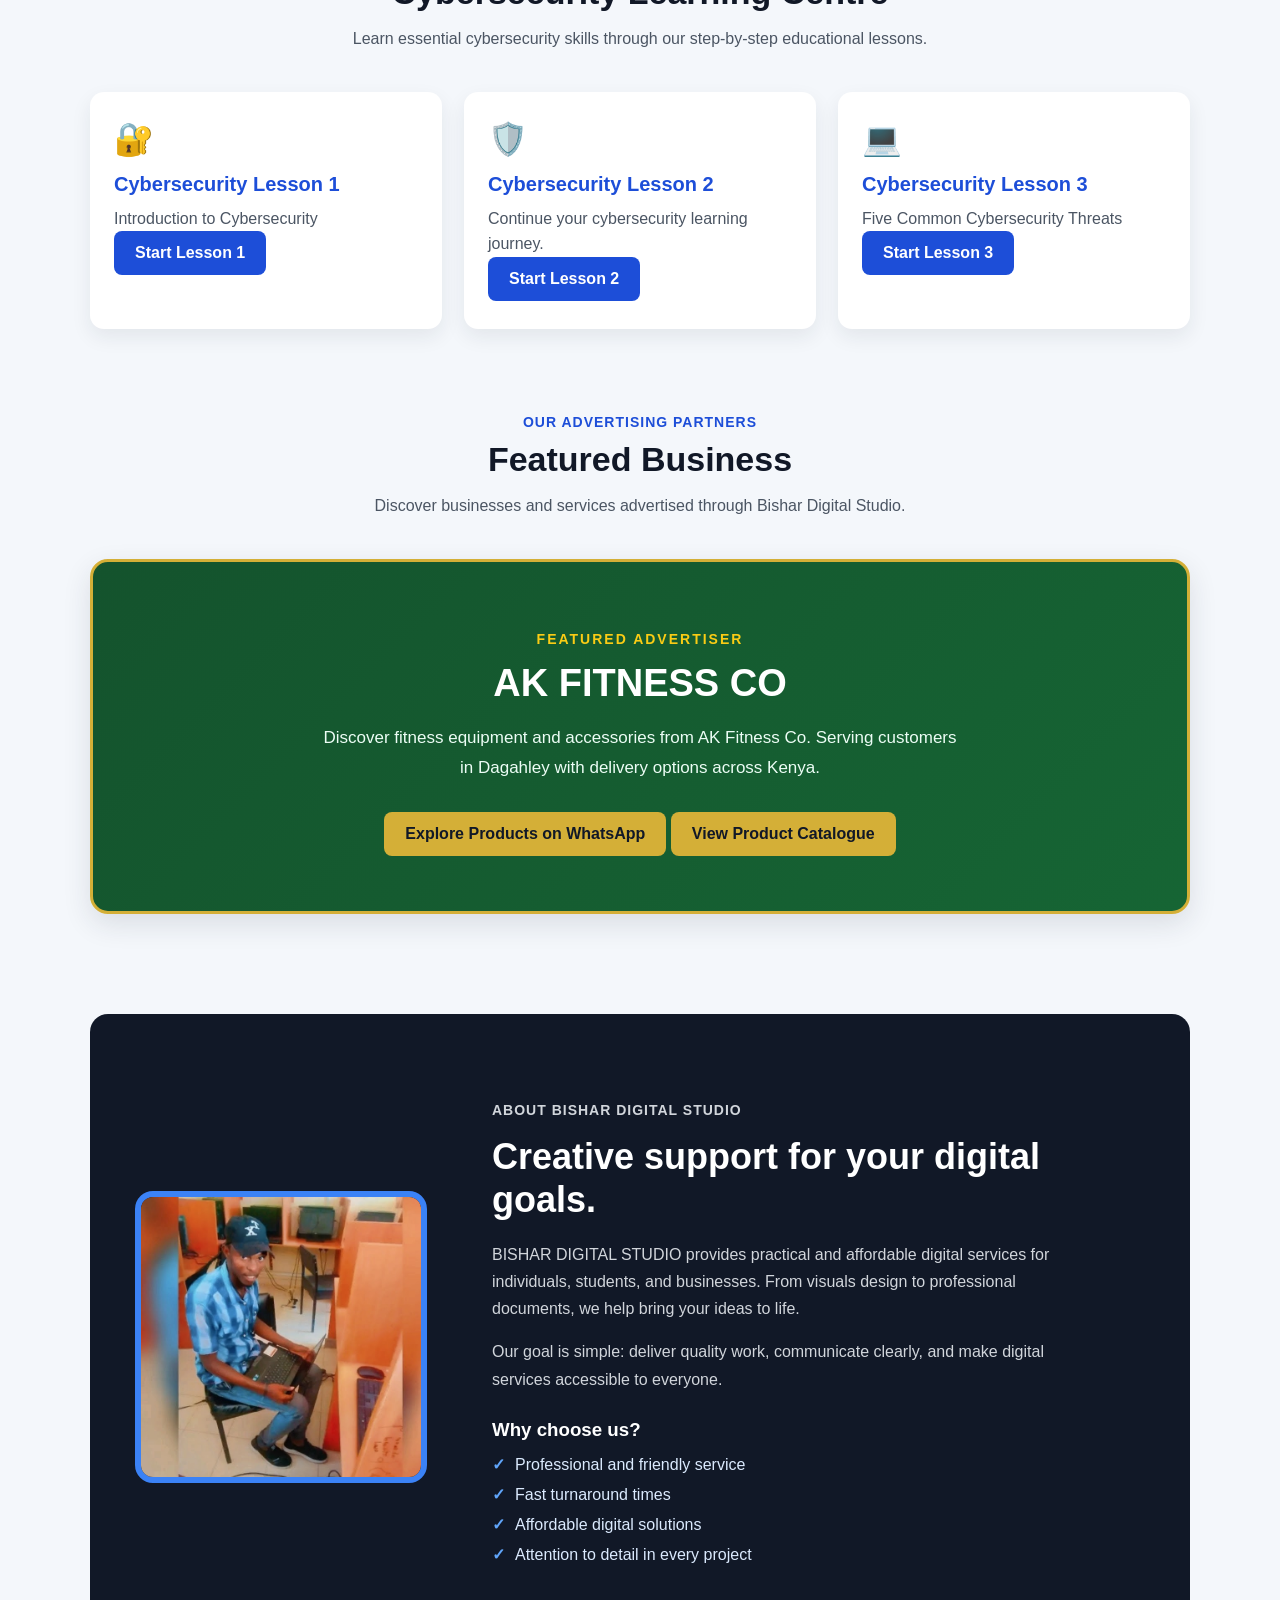
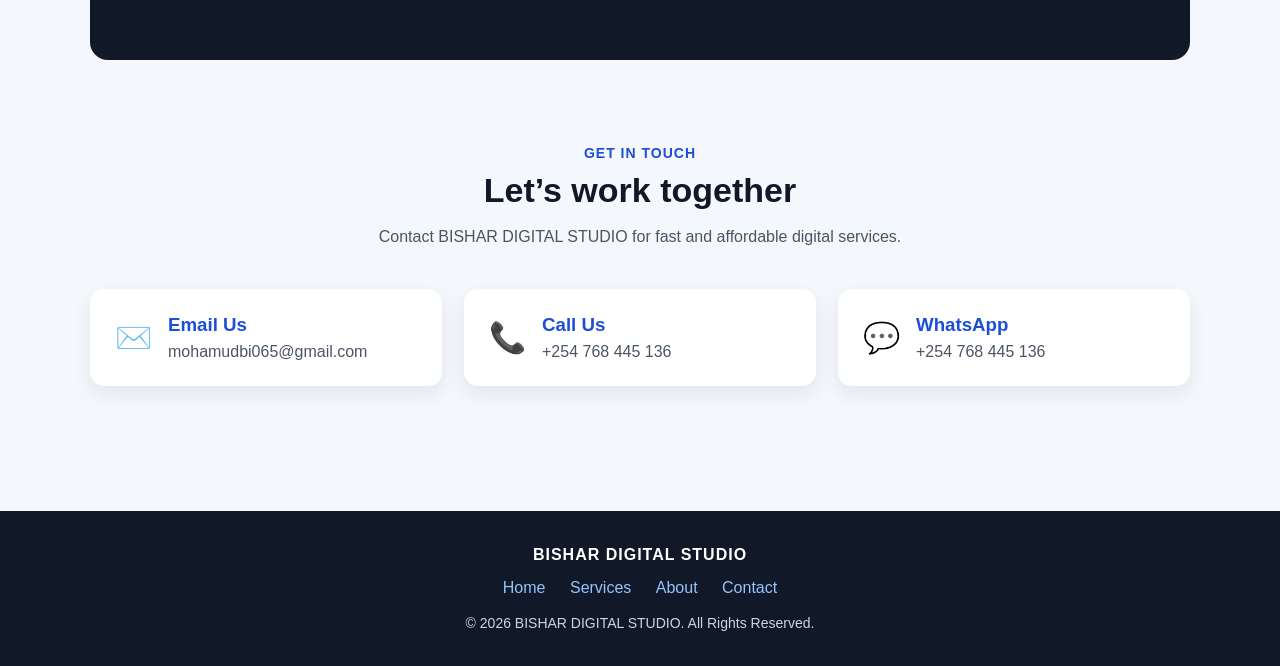
==== commit e2ba79c1: "Fix HTML encoding issues in index.html" ====
--- a/index.html
+++ b/index.html
@@ -28,7 +28,7 @@
 </head>
 <body>
 
-
+<nav>
 <a href="#">Home</a>
 <a href="#services">Services</a>
 <a href="cv-writing.html">CV Writing Portfolio</a>
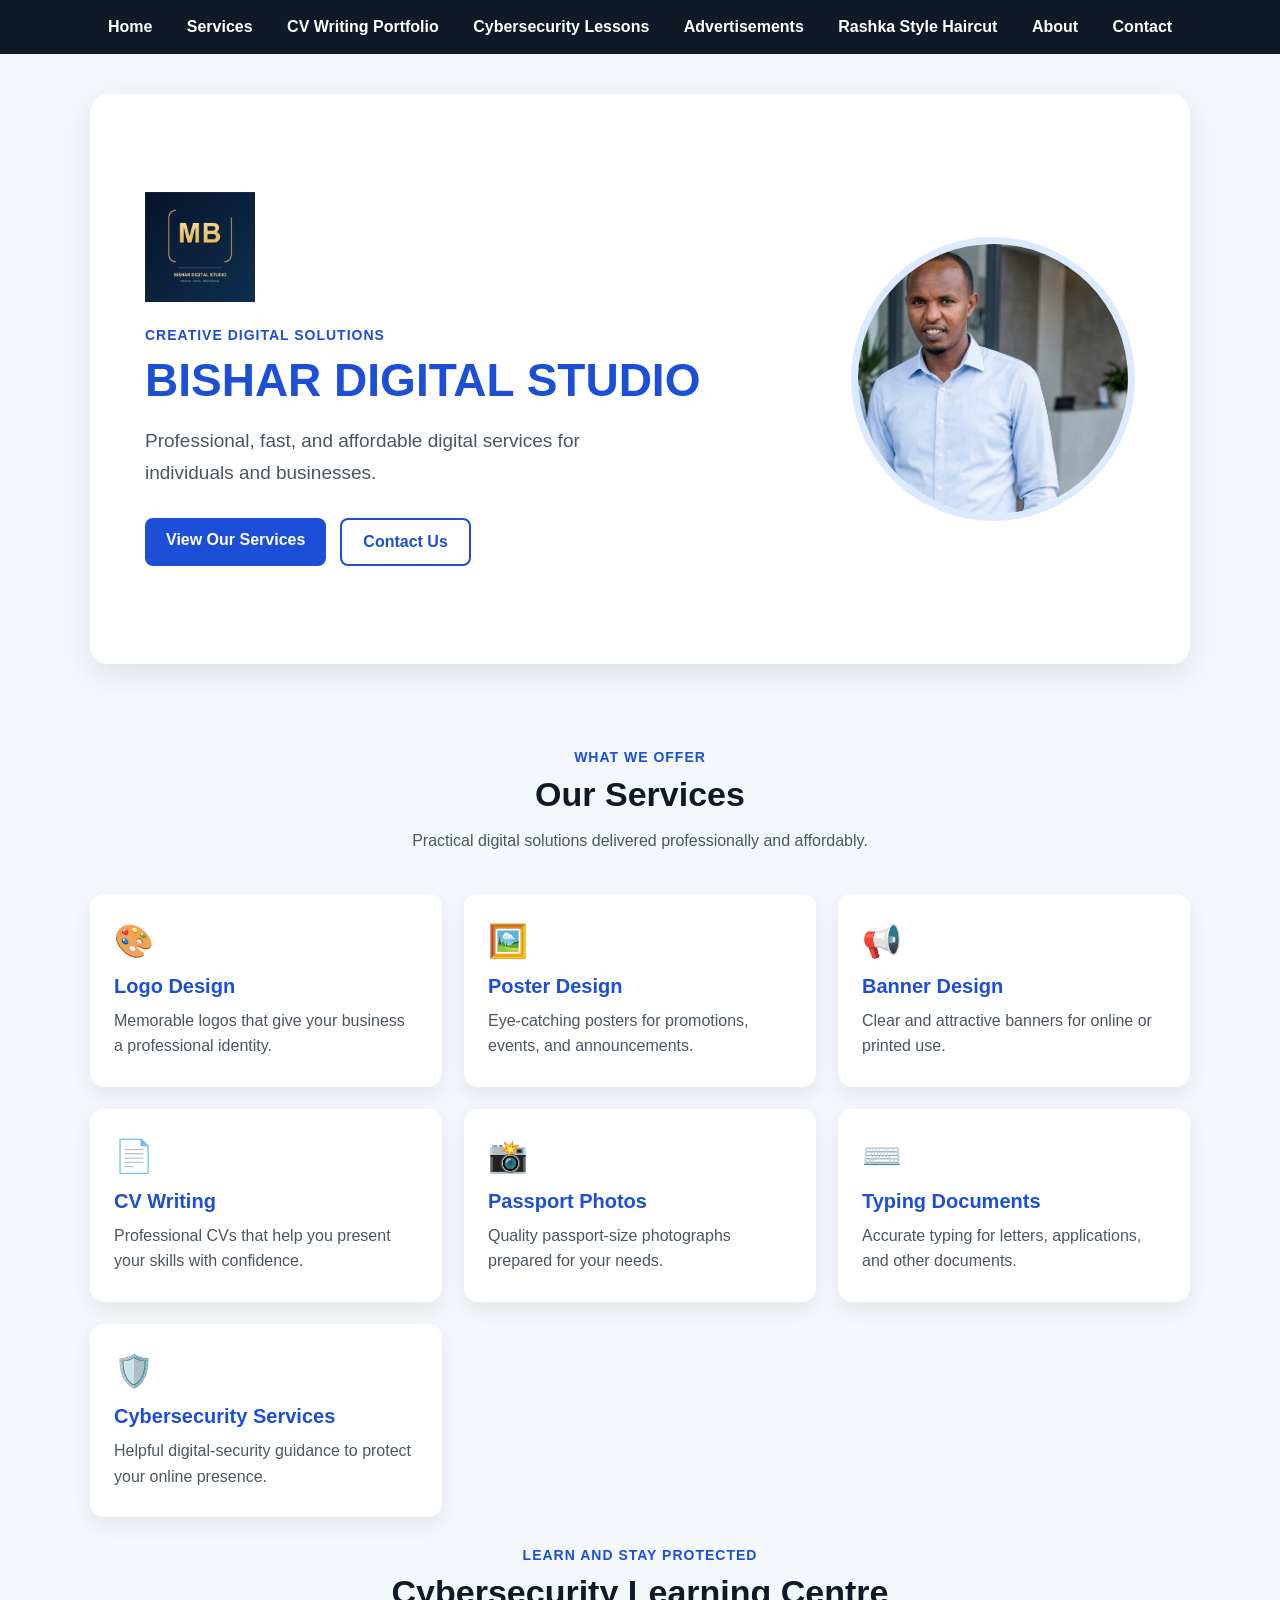
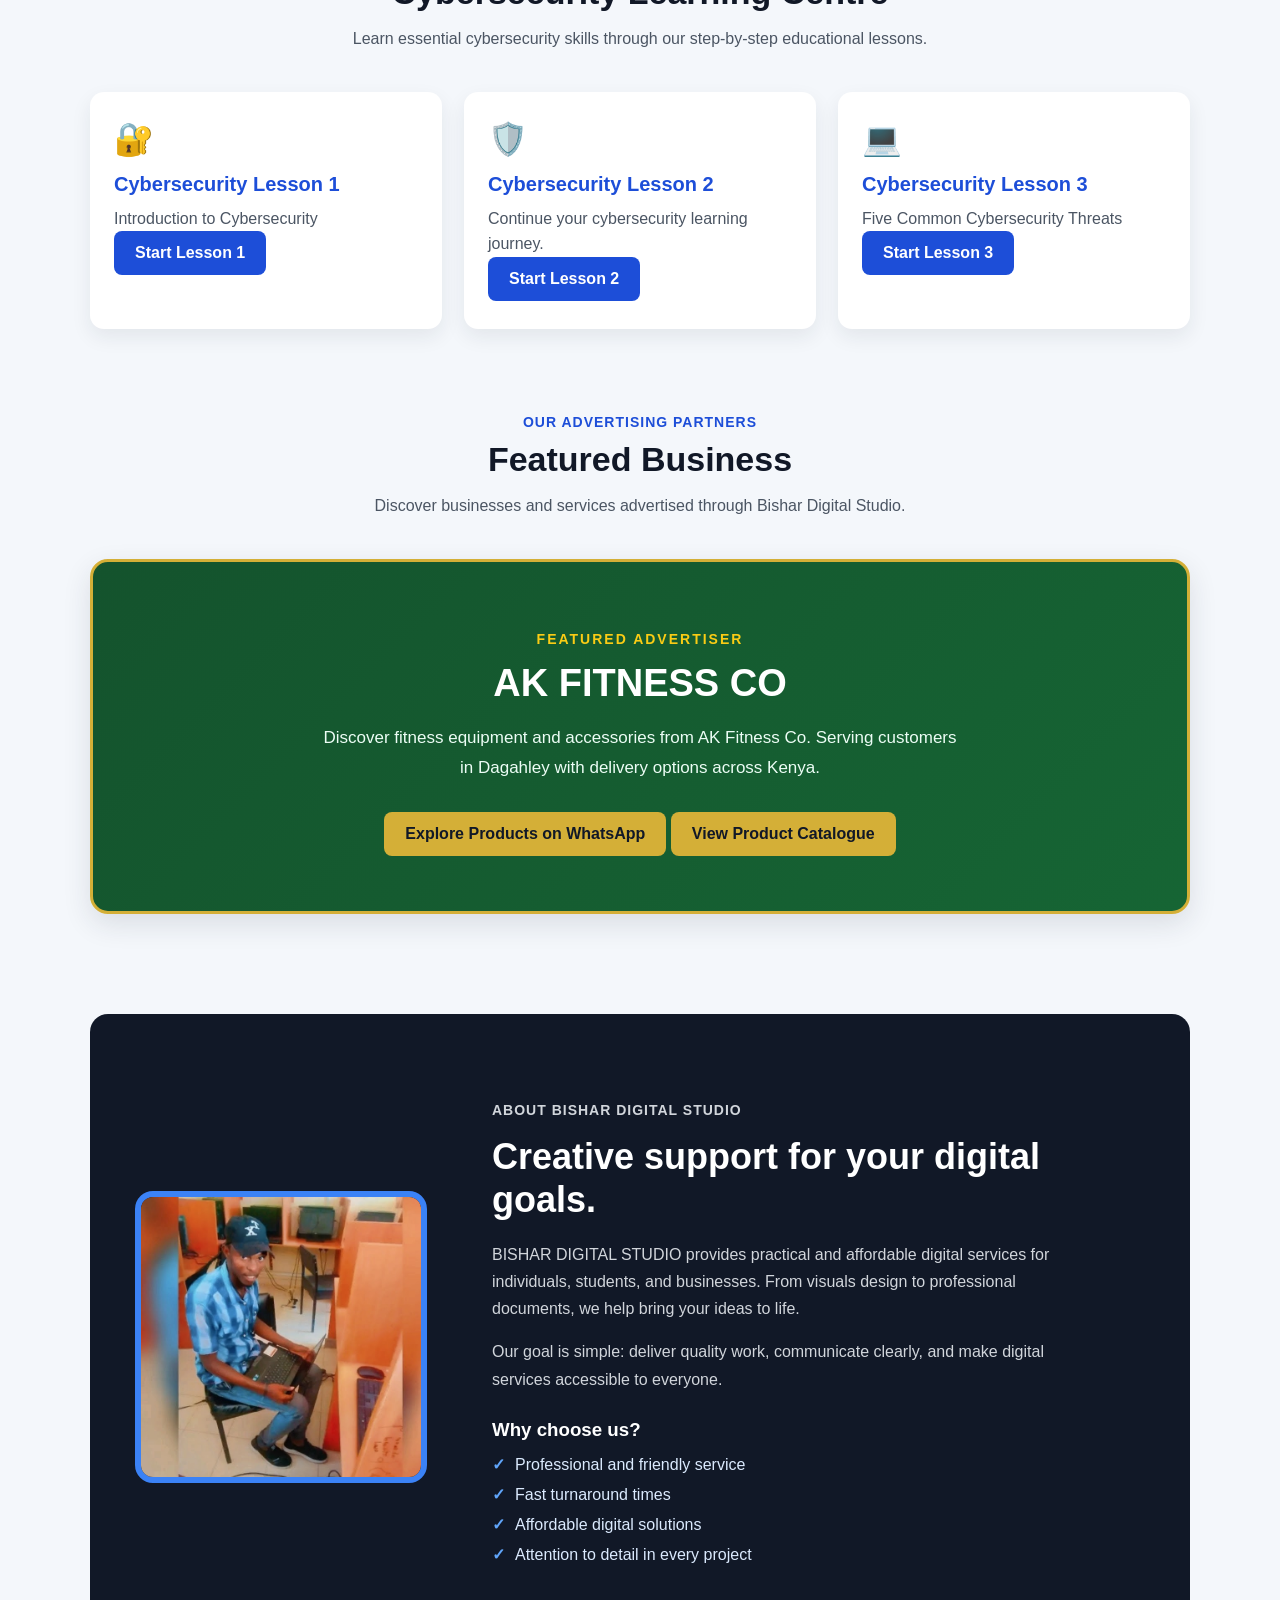
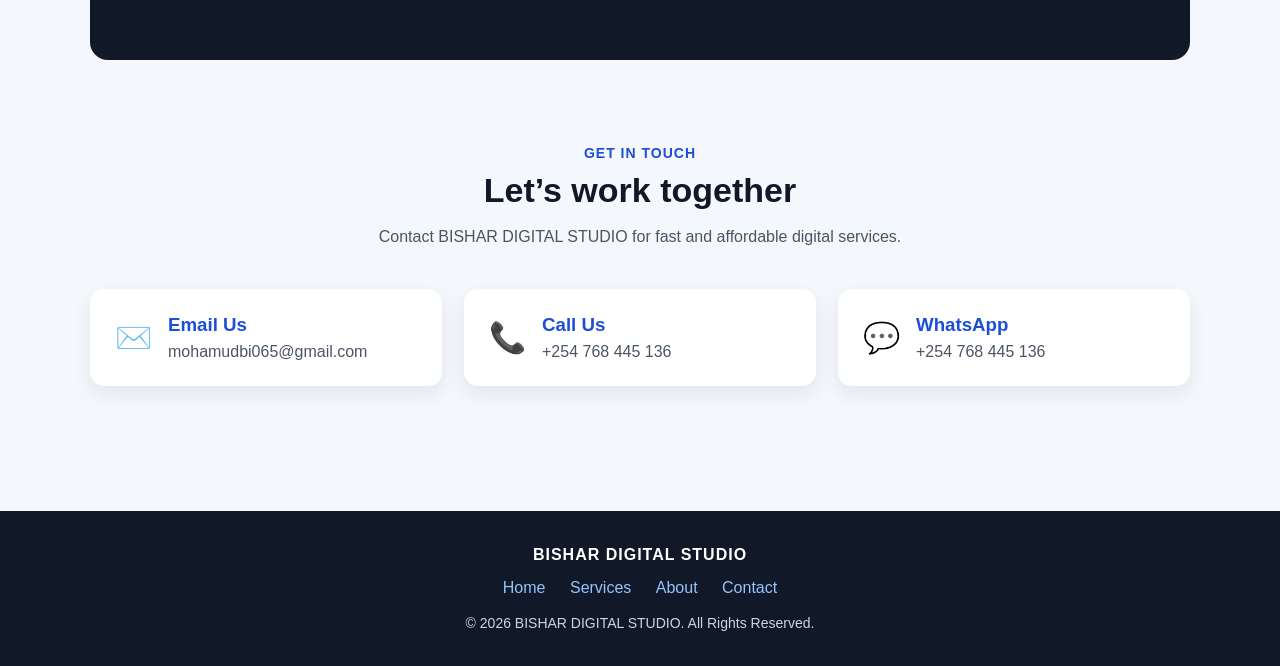
==== commit 0b2aefb4: "Fix HTML encoding issues in index.html" ====
--- a/index.html
+++ b/index.html
@@ -34,6 +34,7 @@
 <a href="cv-writing.html">CV Writing Portfolio</a>
 <a href="#cybersecurity">Cybersecurity Lessons</a>
 <a href="#advertise">Advertisements</a>
+<a href="rashka-style-haircut.html">Rashka Style Haircut</a>
 <a href="#about">About</a>
 <a href="#contact">Contact</a>
 </nav>
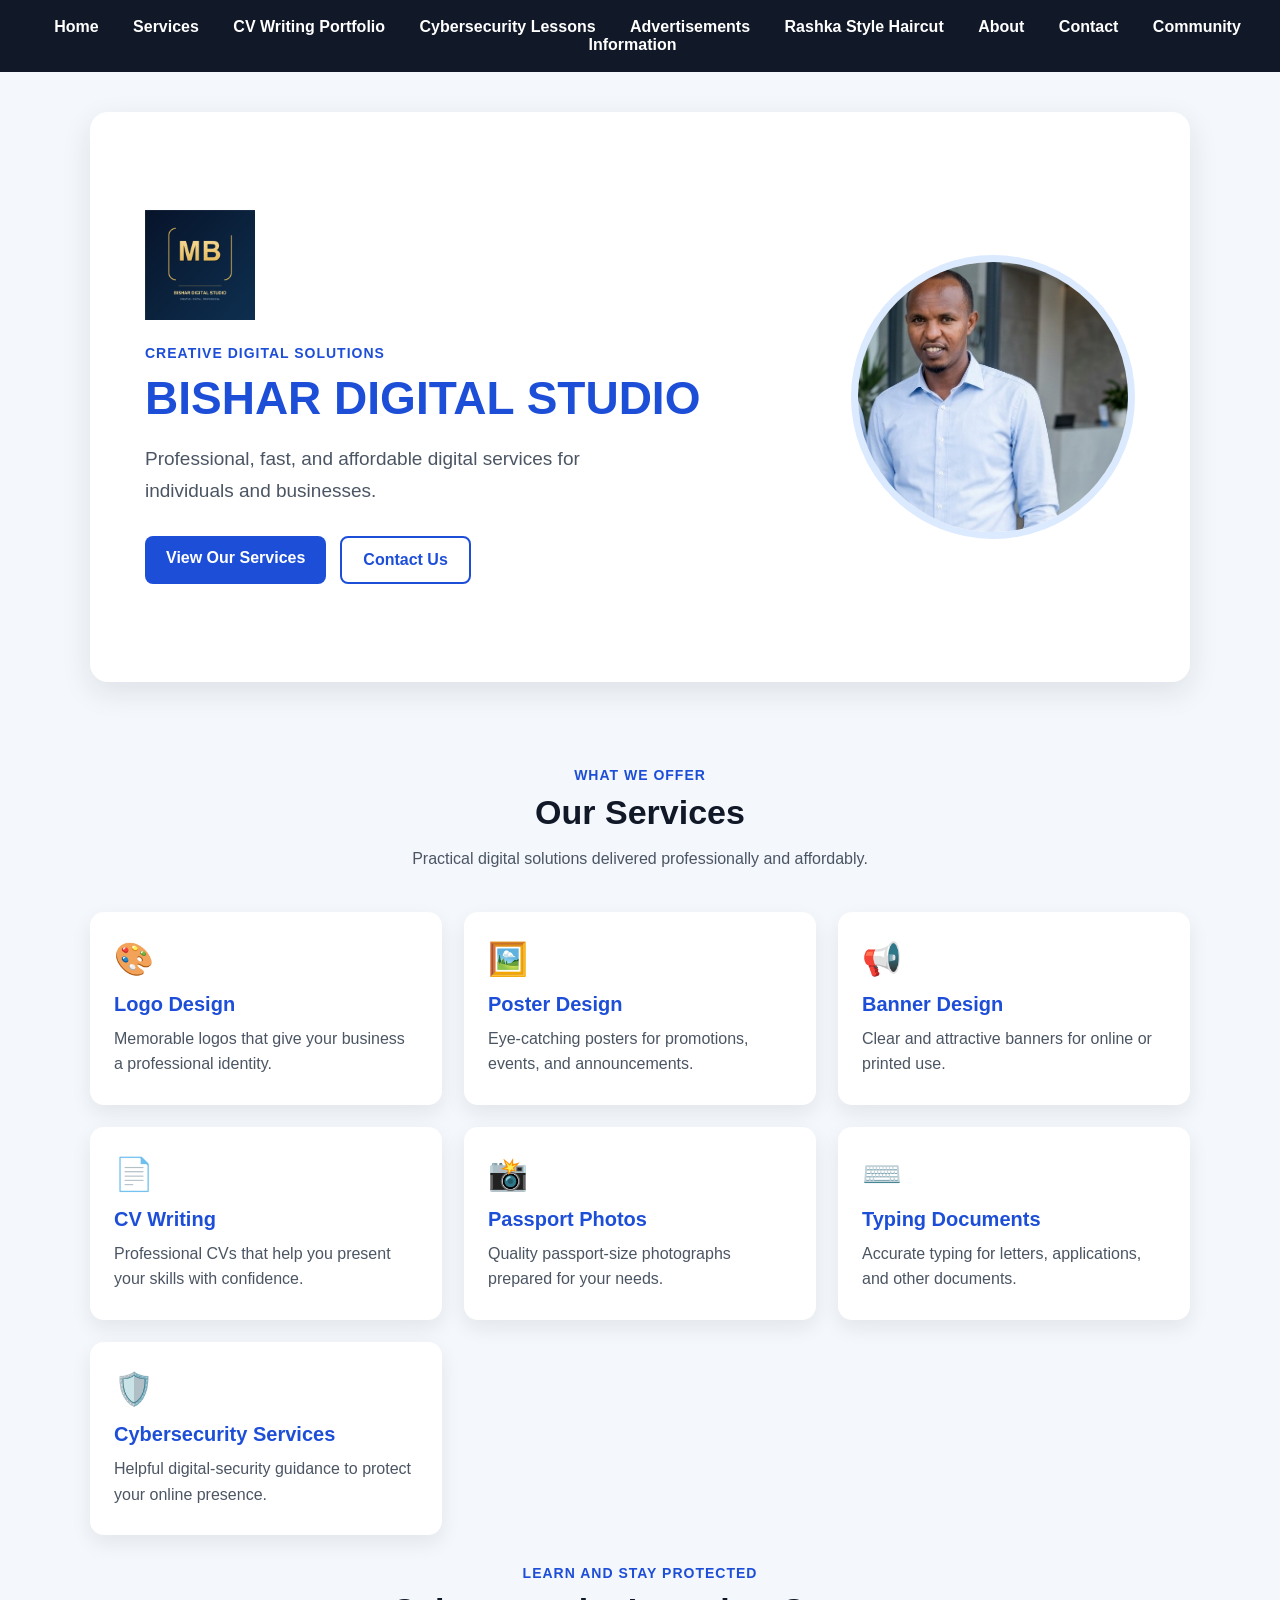
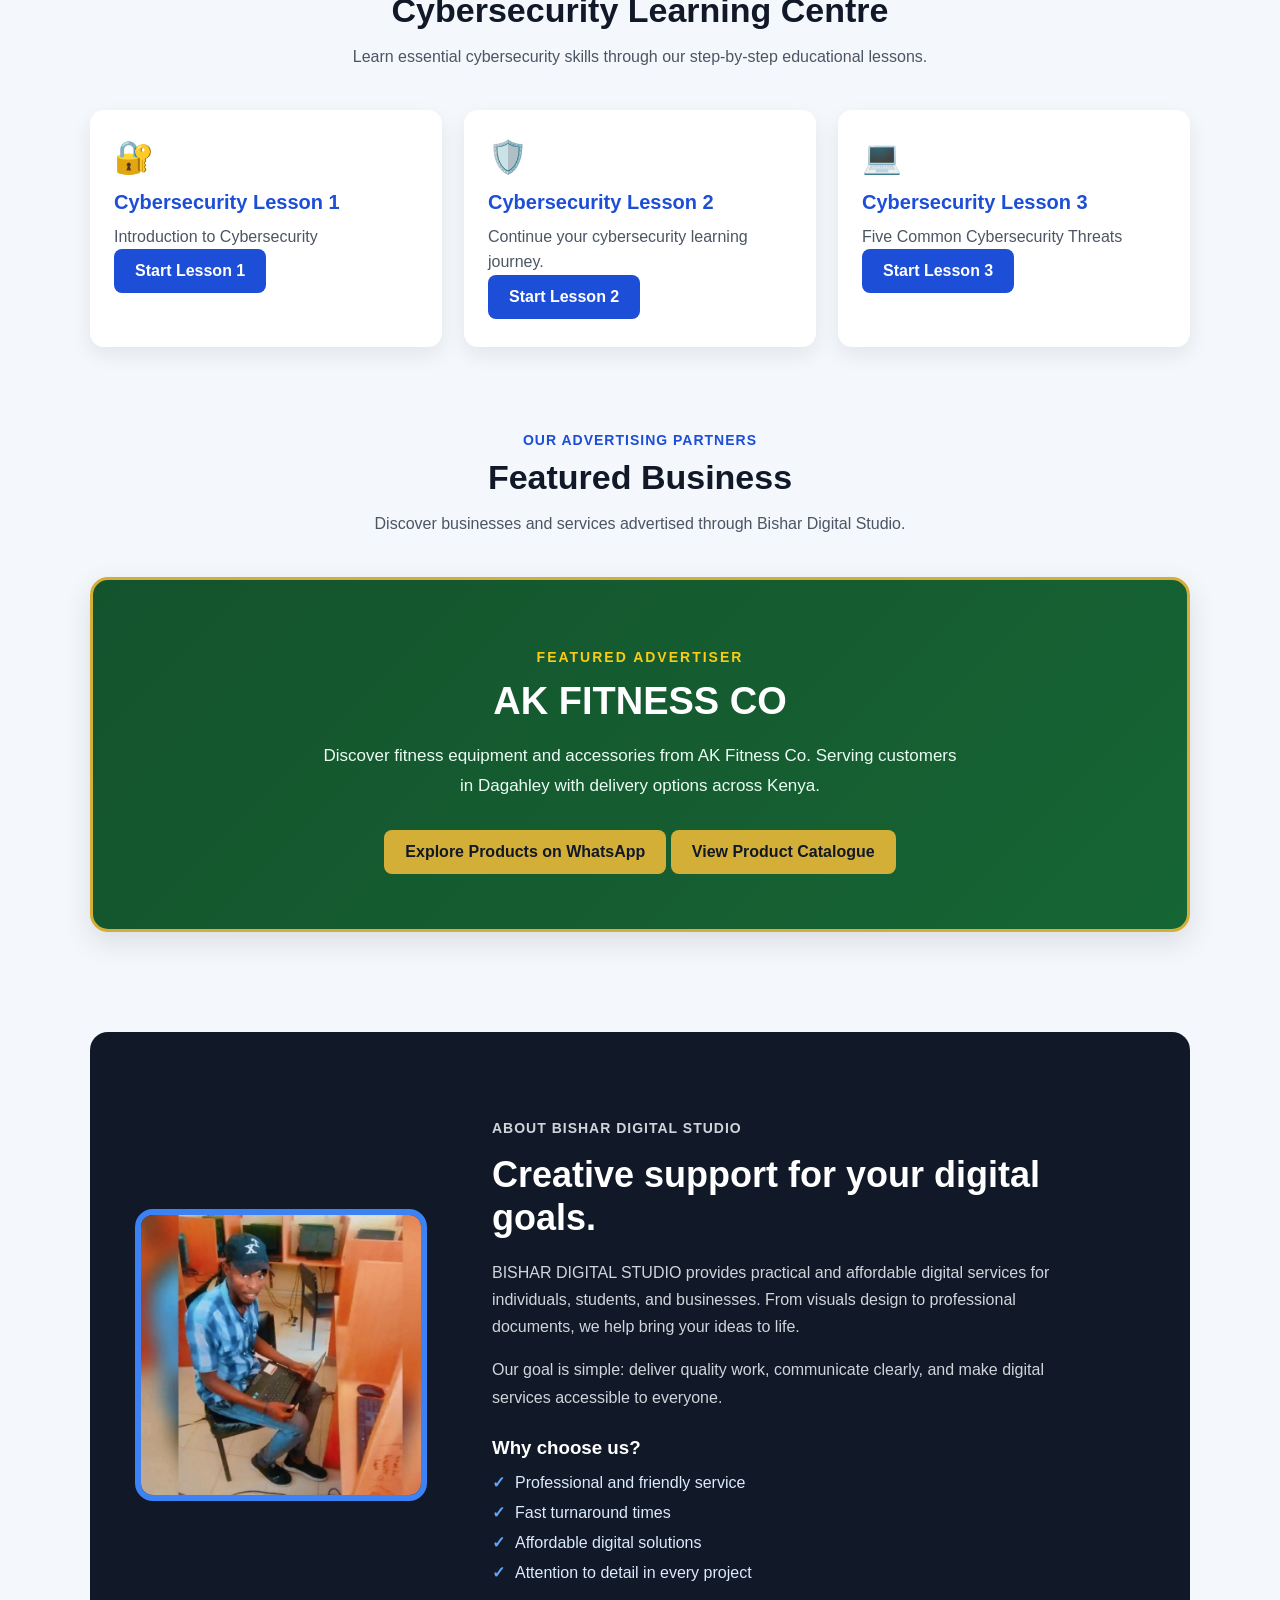
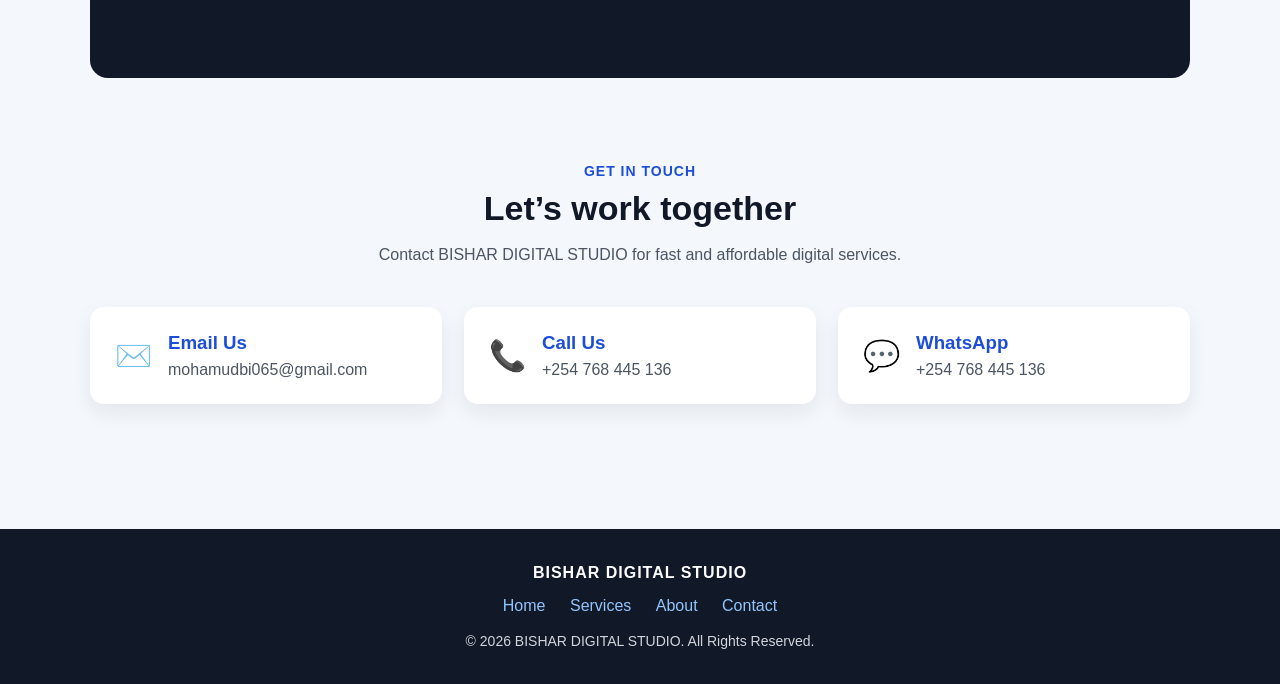
==== commit 3673629e: "Add Community Information link to navigation Added a new navigation link to 'Community Information'." ====
--- a/index.html
+++ b/index.html
@@ -37,6 +37,7 @@
 <a href="rashka-style-haircut.html">Rashka Style Haircut</a>
 <a href="#about">About</a>
 <a href="#contact">Contact</a>
+<a href="community-information.html">Community Information</a>
 </nav>
 
 
--- a/style.css
+++ b/style.css
@@ -681,3 +681,40 @@
     margin-bottom: 18px;
     border-radius: 8px;
 }
+
+/* AK FITNESS CO BUSINESS LOGO */
+
+.business-profile {
+  text-align: center;
+}
+
+.business-logo {
+  width: 150px;
+  height: 150px;
+  object-fit: contain;
+  display: block;
+  margin: 20px auto;
+  border-radius: 12px;
+}
+
+/* AK FITNESS CO PRODUCT GRID IMPROVEMENT */
+
+body:has(.product-grid) .product-grid {
+    grid-template-columns: repeat(3, minmax(0, 1fr));
+}
+
+@media (max-width: 600px) {
+    body:has(.product-grid) .product-grid {
+        grid-template-columns: repeat(2, minmax(0, 1fr));
+        gap: 12px;
+    }
+
+    body:has(.product-grid) .product-card {
+        padding: 14px;
+    }
+
+    body:has(.product-grid) .product-card h3 {
+        font-size: 16px;
+    }
+}
+
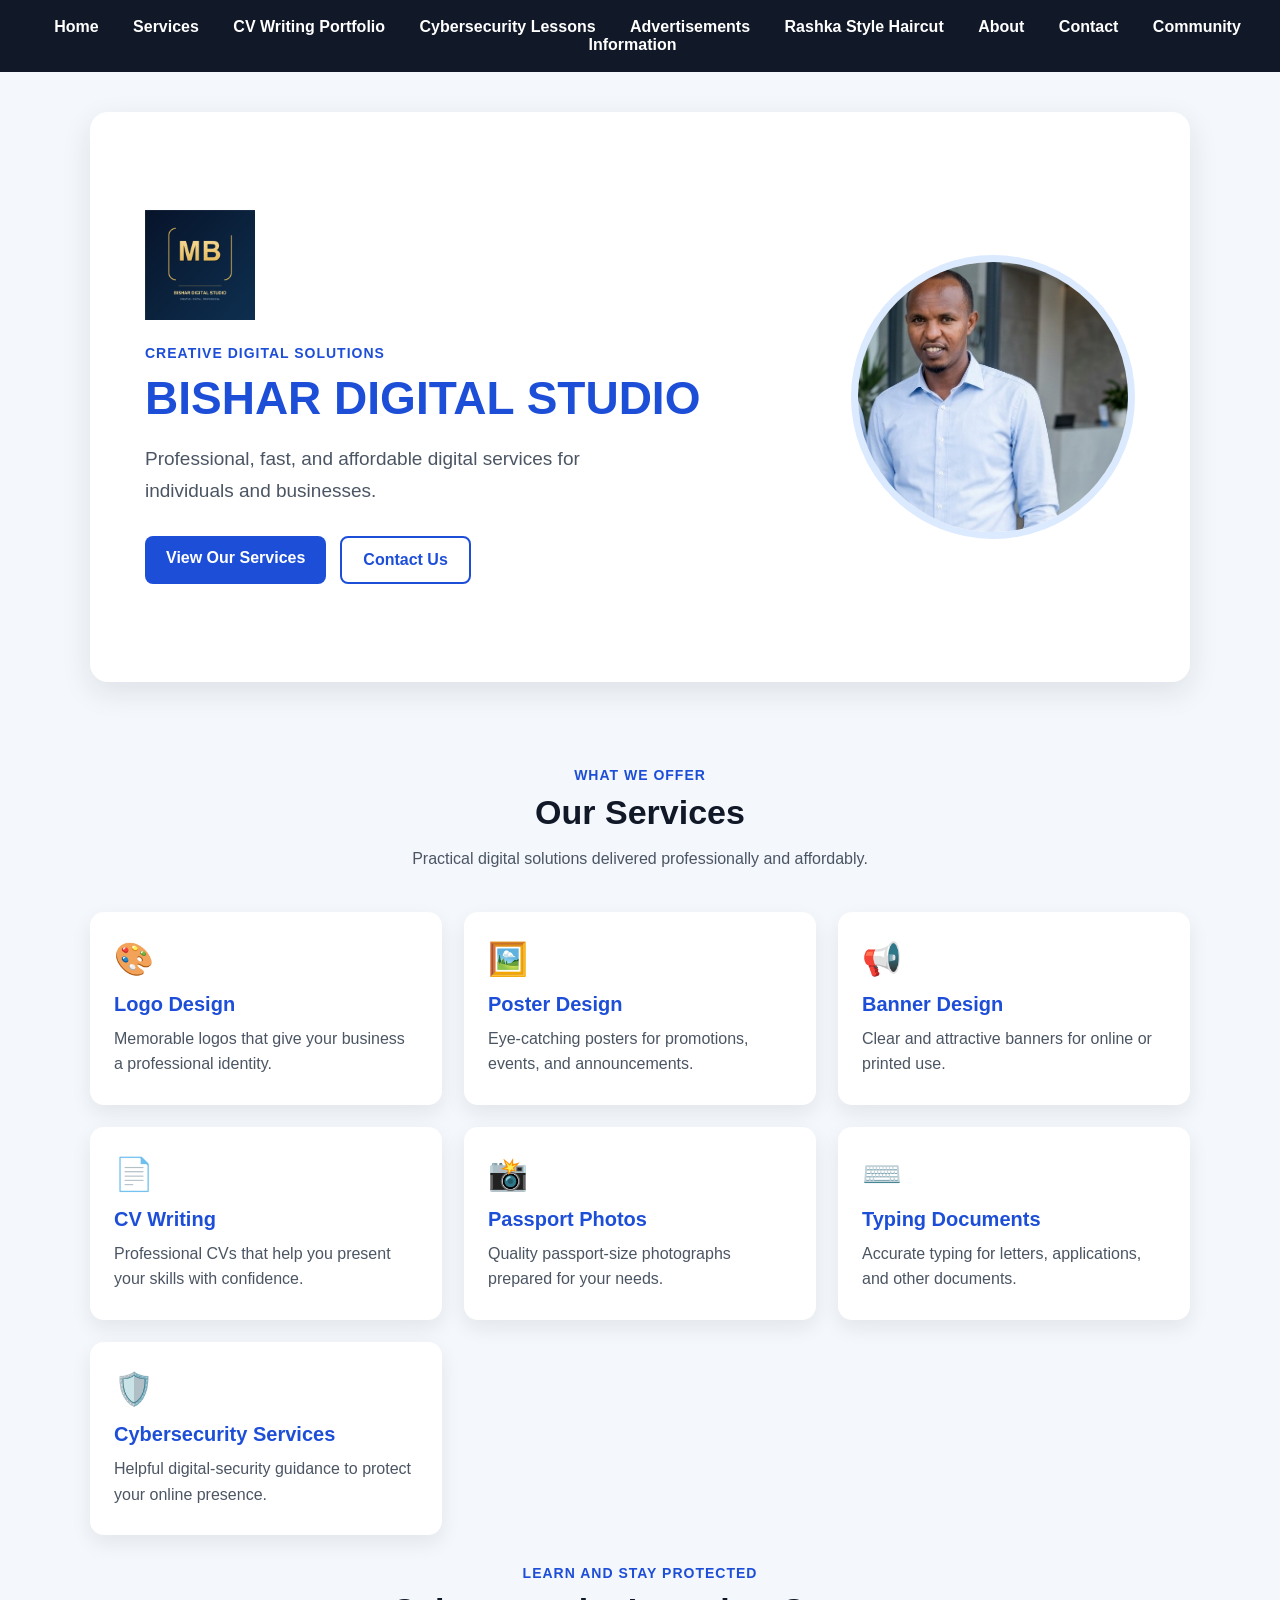
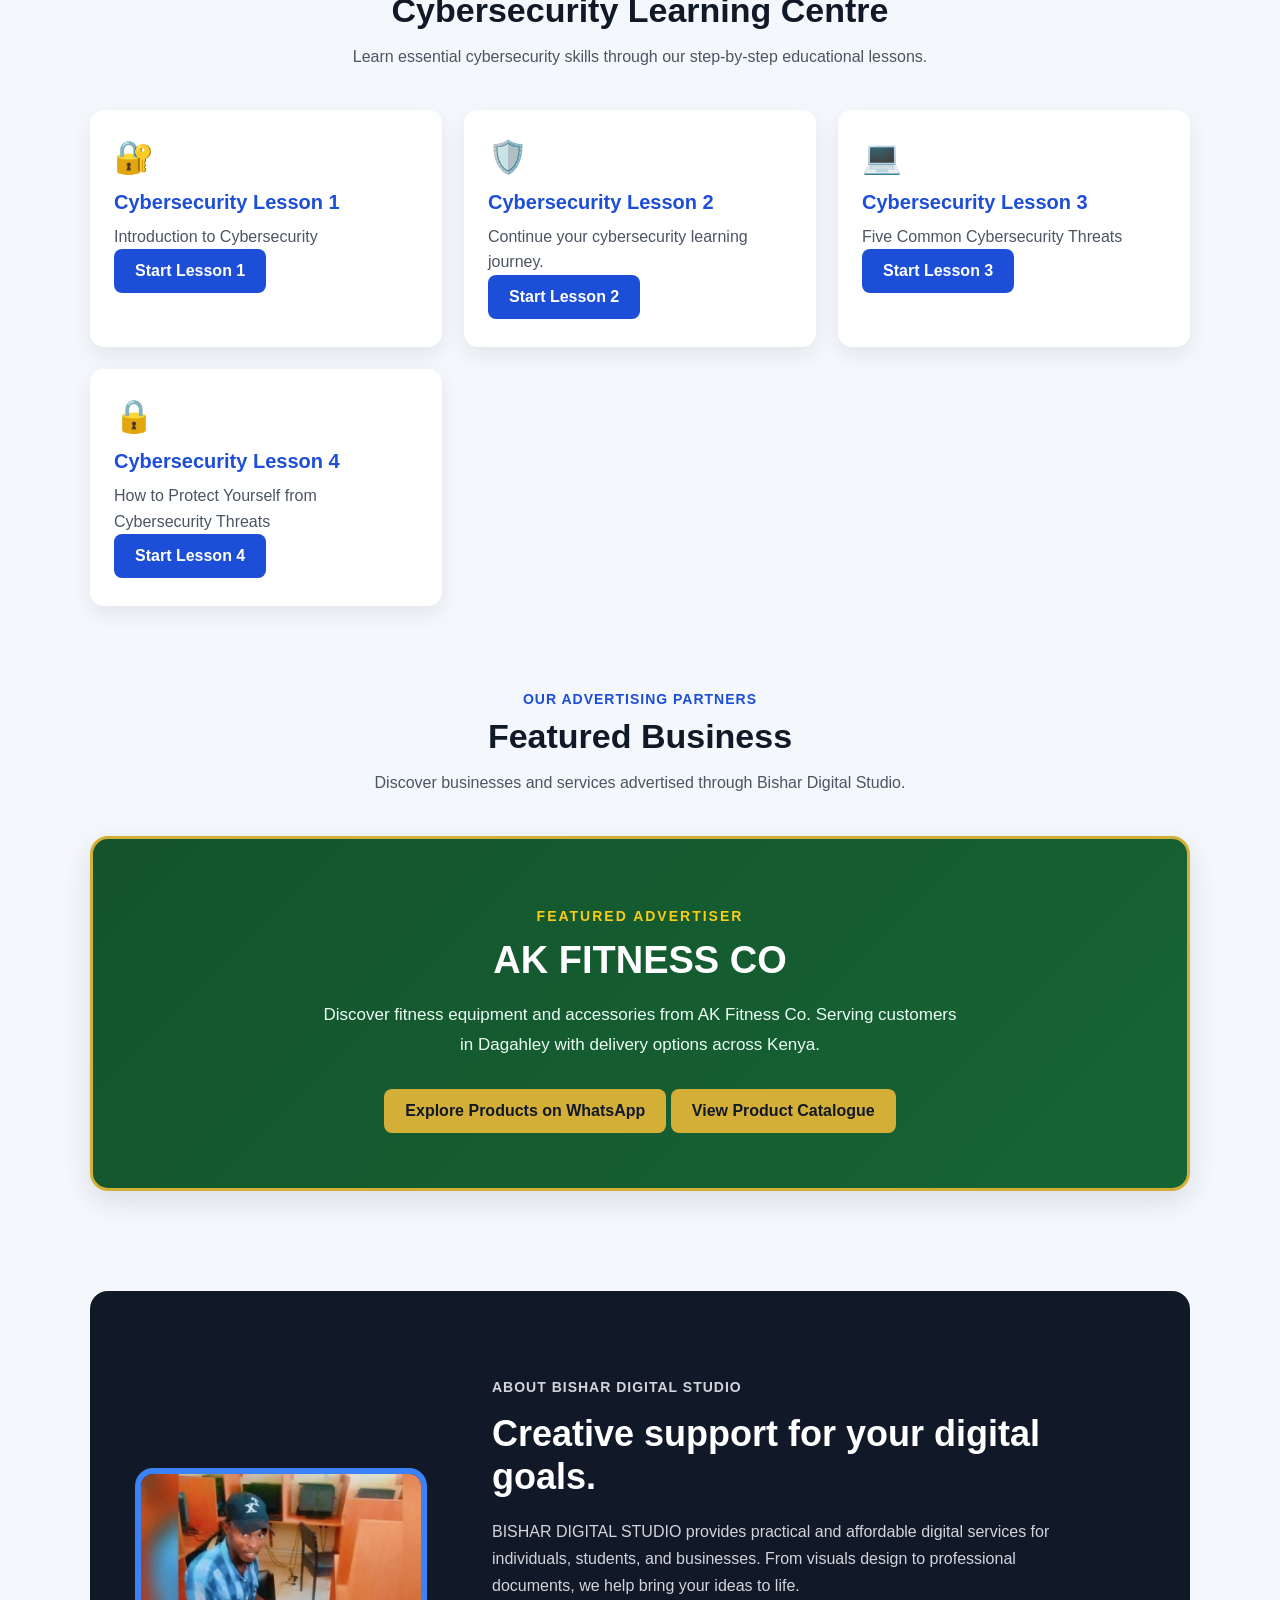
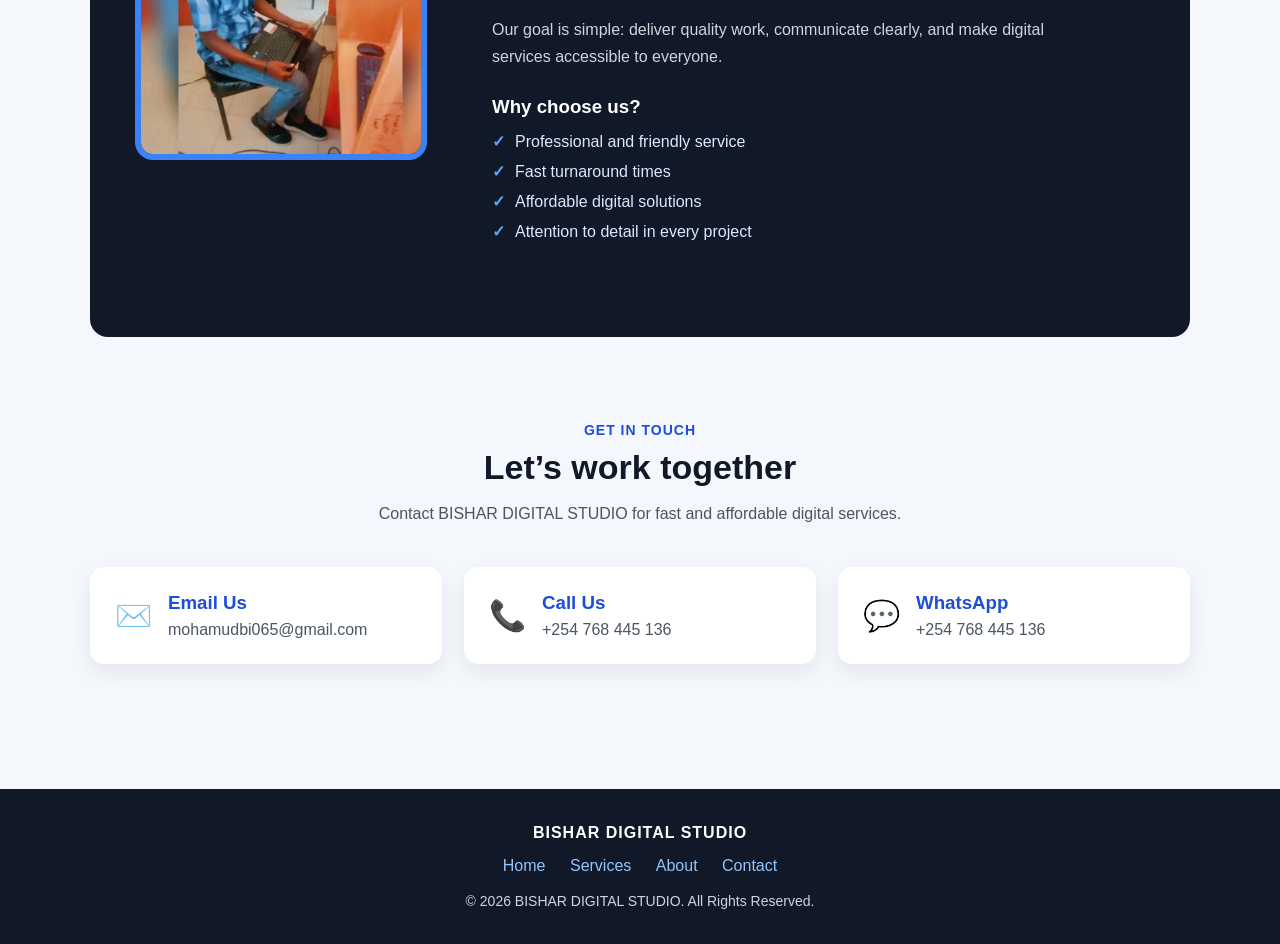
==== commit 2c7bd682: "Fix HTML encoding issues in index.html" ====
--- a/index.html
+++ b/index.html
@@ -163,6 +163,15 @@
                 Start Lesson 3
             </a>
         </article>
+                <article class="service-card">
+            <div class="service-icon">🔒</div>
+            <h3>Cybersecurity Lesson 4</h3>
+            <p>How to Protect Yourself from Cybersecurity Threats</p>
+            <a href="cybersecurity-lesson-4.html"
+               class="button button-primary">
+                Start Lesson 4
+            </a>
+        </article>
 
     </div>
 
